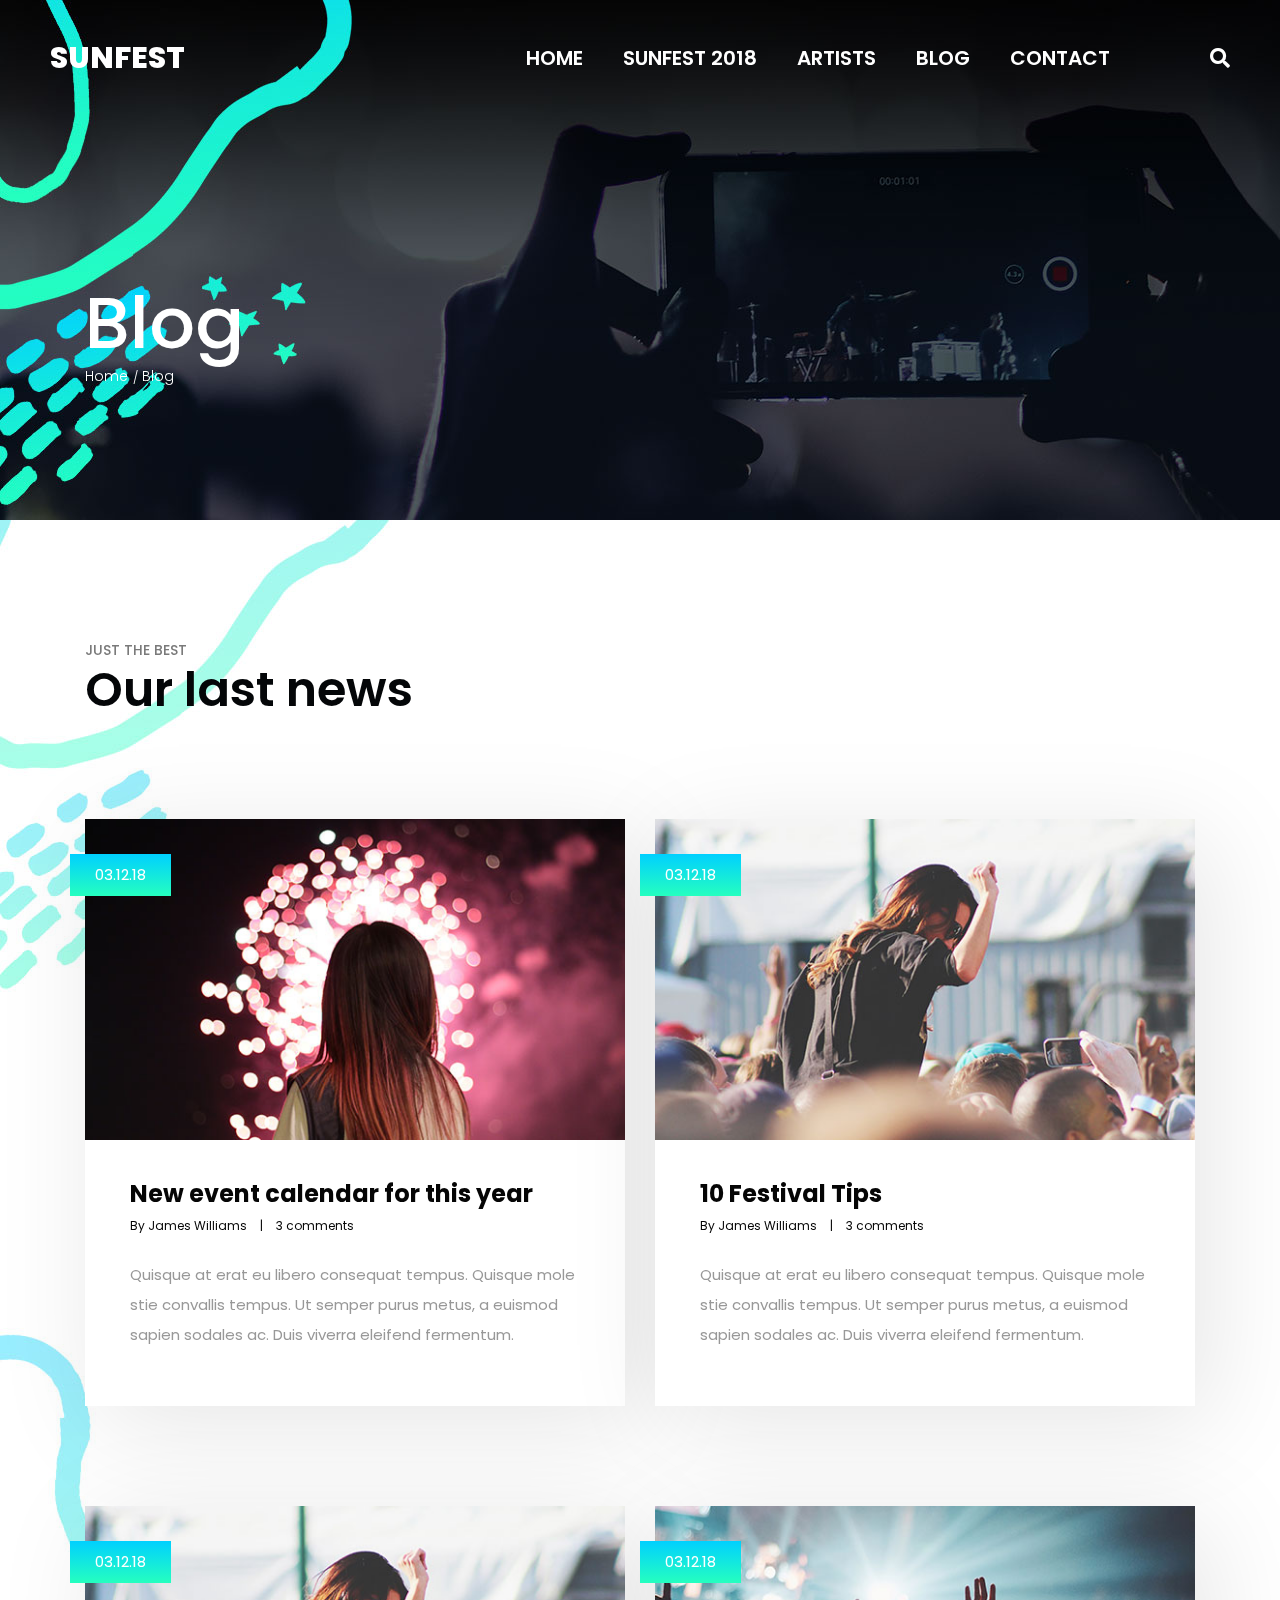
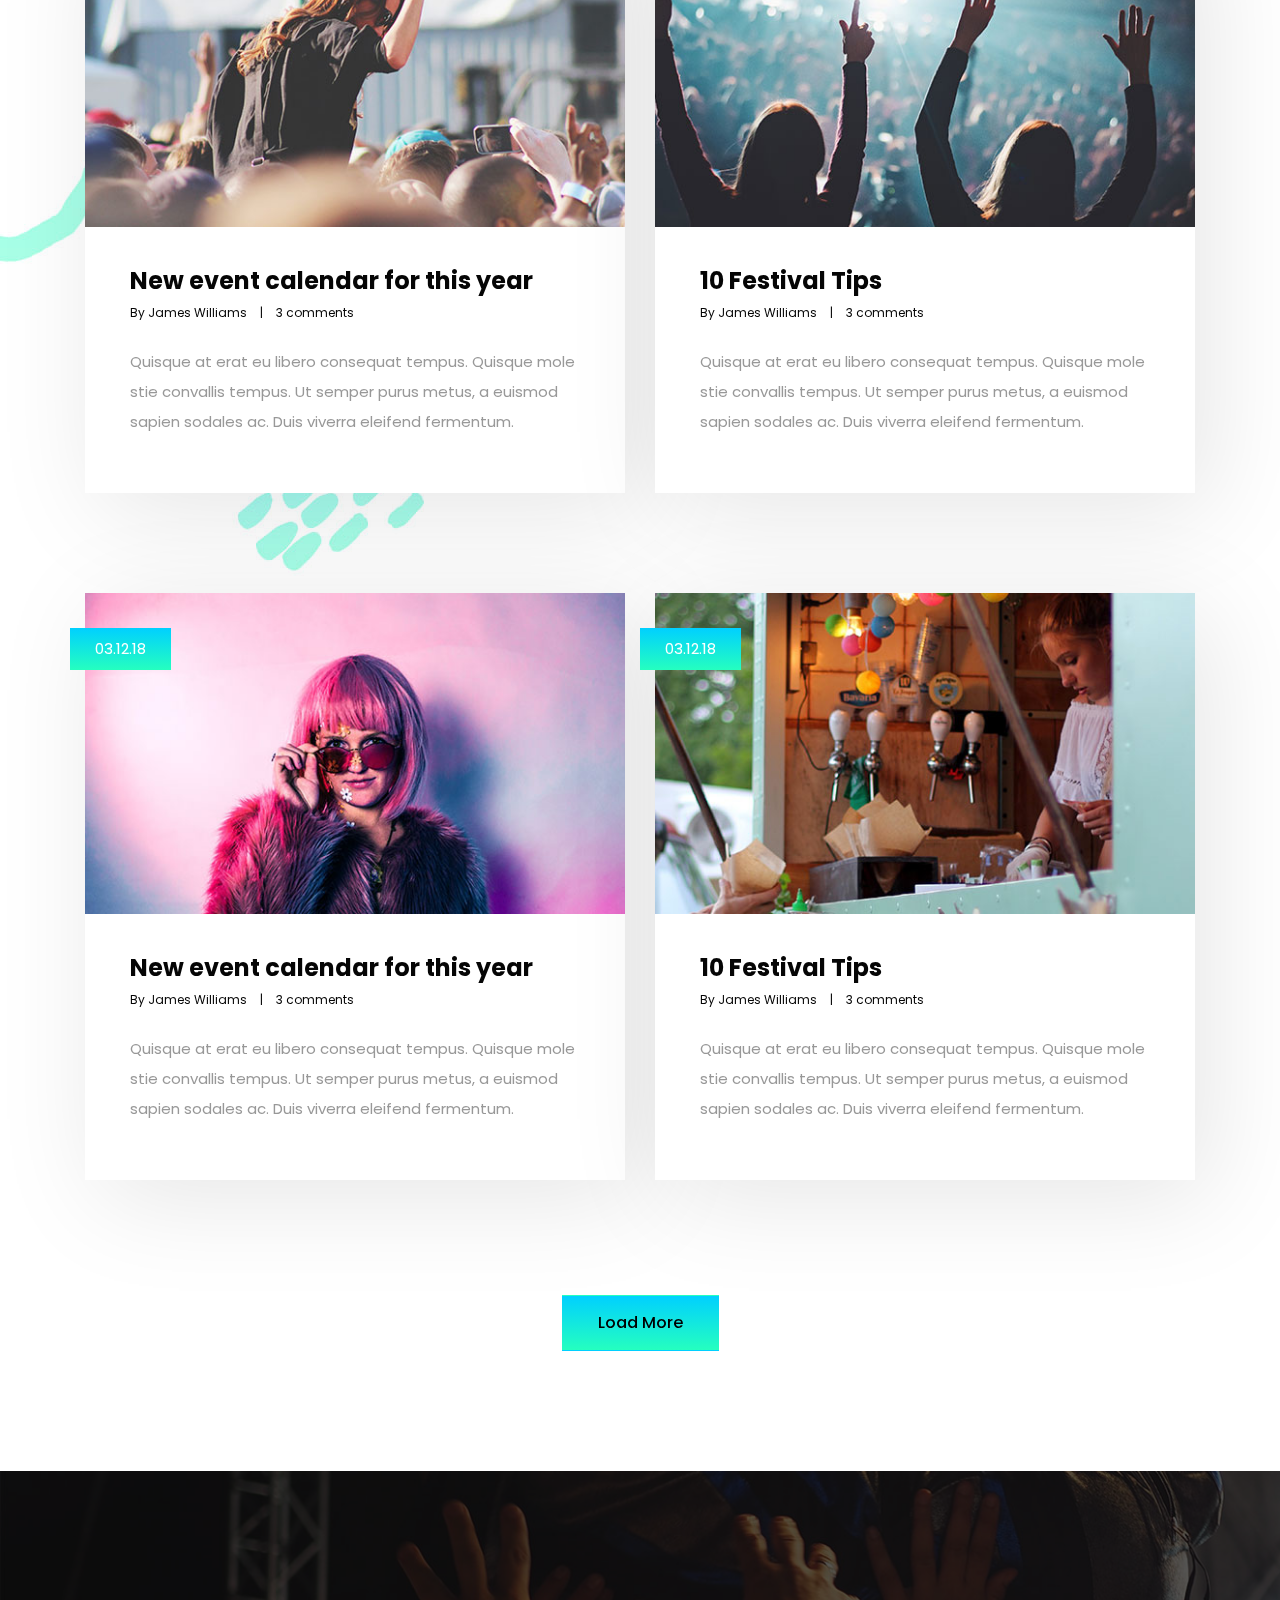
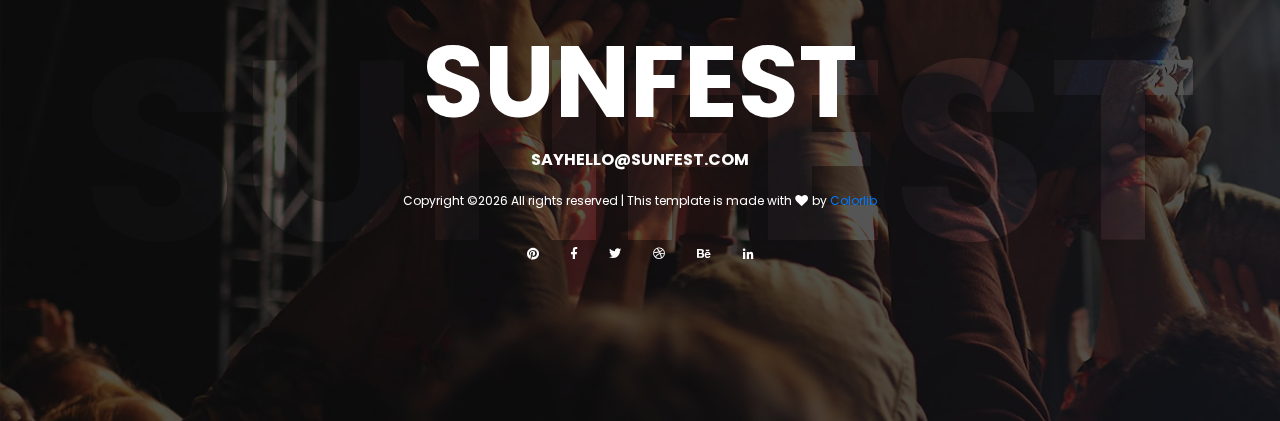
==== blog.html @ b27a8c0f "first" ====
<!DOCTYPE html>
<html lang="en" dir="ltr">
<head>
    <!-- Required meta tags -->
    <meta charset="utf-8">
    <meta name="viewport" content="width=device-width, initial-scale=1, shrink-to-fit=no">

    <title>Hello World!</title>

    <link href="https://fonts.googleapis.com/css?family=Poppins:300,400,500,600,700" rel="stylesheet">
    <!-- Bootstrap CSS -->
    <link rel="stylesheet" href="css/bootstrap.min.css">

    <!-- FontAwesome CSS -->
    <link rel="stylesheet" href="css/fontawesome-all.min.css">

    <!-- Swiper CSS -->
    <link rel="stylesheet" href="css/swiper.min.css">

    <!-- Styles -->
    <link rel="stylesheet" href="style.css">
</head>
<body class="blog-page">
    <header class="site-header">
        <div class="header-bar">
            <div class="container-fluid">
                <div class="row align-items-center">
                    <div class="col-10 col-lg-4">
                        <h1 class="site-branding flex">
                            <a href="#">SUNFEST</a>
                        </h1>
                    </div>

                    <div class="col-2 col-lg-8">
                        <nav class="site-navigation">
                            <div class="hamburger-menu d-lg-none">
                                <span></span>
                                <span></span>
                                <span></span>
                                <span></span>
                            </div><!-- .hamburger-menu -->

                            <ul>
                                <li><a href="#">HOME</a></li>
                                <li><a href="#">SUNFEST 2018</a></li>
                                <li><a href="#">ARTISTS</a></li>
                                <li><a href="#">BLOG</a></li>
                                <li><a href="#">CONTACT</a></li>
                                <li><a href="#"><i class="fas fa-search"></i></a></li>
                            </ul><!-- flex -->
                        </nav><!-- .site-navigation -->
                    </div><!-- .col-12 -->
                </div><!-- .row -->
            </div><!-- container-fluid -->
        </div><!-- header-bar -->
    </header><!-- .site-header -->

    <div class="page-header">
        <div class="container">
            <div class="row">
                <div class="col-12">
                    <div class="entry-header">
                        <h2 class="entry-title">Blog</h2>

                        <ul class="breadcrumbs flex align-items-center">
                            <li><a href="#">Home</a></li>
                            <li>Blog</li>
                        </ul><!-- .breadcrumbs -->
                    </div><!-- entry-header -->
                </div><!-- col-12 -->
            </div><!-- row -->
        </div><!-- container -->
    </div><!-- page-header -->

    <div class="main-content">
        <div class="container">
            <div class="last-news">
                <div class="entry-header">
                    <div class="entry-title">
                        <p>JUST THE BEST</p>
                        <h2>Our last news</h2>
                    </div><!-- entry-title -->
                </div>

                <div class="row blog-list-page">
                    <div class="col-12 col-md-6 single-blog-content">
                        <div class="blog-content">
                            <figure class="featured-image">
                                <a href="#"> <img src="images/blog-image-1.jpg" alt="fesival+celebration"> </a>
                            </figure><!-- featured-image -->

                            <div class="box-link-date">
                                <a href="">03.12.18</a>
                            </div><!-- box-link-date -->

                            <div class="entry-content">
                                <div class="entry-header">
                                    <h2>New event calendar for this year</h2>
                                </div><!-- entry-header -->

                                <div class="entry-meta">
                                    <span class="author-name"><a href="#">By James Williams</a></span>
                                    <span class="space">|</span>
                                    <span class="comments-count"><a href="#">3 comments</a></span>
                                </div><!-- entry-meta -->

                                <div class="entry-description">
                                    <p>Quisque at erat eu libero consequat tempus. Quisque mole stie convallis tempus. Ut semper purus metus, a euismod sapien sodales ac. Duis viverra eleifend fermentum.</p>
                                </div><!-- entry-description -->
                            </div><!-- entry-content -->
                        </div>
                    </div><!-- col-6 -->

                    <div class="col-12 col-md-6 single-blog-content">
                        <div class="blog-content">
                            <figure class="featured-image">
                                <a href="#"> <img src="images/blog-image-2.jpg" alt="fesival+celebration"> </a>
                            </figure><!-- featured-image -->

                            <div class="box-link-date">
                                <a href="">03.12.18</a>
                            </div><!-- box-link-date -->

                            <div class="entry-content">
                                <div class="entry-header">
                                    <h2>10 Festival Tips</h2>
                                </div><!-- entry-header -->

                                <div class="entry-meta">
                                    <span class="author-name"><a href="#">By James Williams</a></span>
                                    <span class="space">|</span>
                                    <span class="comments-count"><a href="#">3 comments</a></span>
                                </div><!-- entry-meta -->

                                <div class="entry-description">
                                    <p>Quisque at erat eu libero consequat tempus. Quisque mole stie convallis tempus. Ut semper purus metus, a euismod sapien sodales ac. Duis viverra eleifend fermentum.</p>
                                </div><!-- entry-description -->
                            </div><!-- entry-content -->
                        </div>
                    </div><!-- col-6 -->

                    <div class="col-12 col-md-6 single-blog-content">
                        <div class="blog-content">
                            <figure class="featured-image">
                                <a href="#"> <img src="images/blog-image-3.jpg" alt="fesival+celebration"> </a>
                            </figure><!-- featured-image -->

                            <div class="box-link-date">
                                <a href="">03.12.18</a>
                            </div><!-- box-link-date -->

                            <div class="entry-content">
                                <div class="entry-header">
                                    <h2>New event calendar for this year</h2>
                                </div><!-- entry-header -->

                                <div class="entry-meta">
                                    <span class="author-name"><a href="#">By James Williams</a></span>
                                    <span class="space">|</span>
                                    <span class="comments-count"><a href="#">3 comments</a></span>
                                </div><!-- entry-meta -->

                                <div class="entry-description">
                                    <p>Quisque at erat eu libero consequat tempus. Quisque mole stie convallis tempus. Ut semper purus metus, a euismod sapien sodales ac. Duis viverra eleifend fermentum.</p>
                                </div><!-- entry-description -->
                            </div><!-- entry-content -->
                        </div>
                    </div><!-- col-6 -->

                    <div class="col-12 col-md-6 single-blog-content">
                        <div class="blog-content">
                            <figure class="featured-image">
                                <a href="#"> <img src="images/blog-image-4.jpg" alt="fesival+celebration"> </a>
                            </figure><!-- featured-image -->

                            <div class="box-link-date">
                                <a href="">03.12.18</a>
                            </div><!-- box-link-date -->

                            <div class="entry-content">
                                <div class="entry-header">
                                    <h2>10 Festival Tips</h2>
                                </div><!-- entry-header -->

                                <div class="entry-meta">
                                    <span class="author-name"><a href="#">By James Williams</a></span>
                                    <span class="space">|</span>
                                    <span class="comments-count"><a href="#">3 comments</a></span>
                                </div><!-- entry-meta -->

                                <div class="entry-description">
                                    <p>Quisque at erat eu libero consequat tempus. Quisque mole stie convallis tempus. Ut semper purus metus, a euismod sapien sodales ac. Duis viverra eleifend fermentum.</p>
                                </div><!-- entry-description -->
                            </div><!-- entry-content -->
                        </div>
                    </div><!-- col-6 -->

                    <div class="col-12 col-md-6 single-blog-content">
                        <div class="blog-content">
                            <figure class="featured-image">
                                <a href="#"> <img src="images/blog-image-5.jpg" alt="fesival+celebration"> </a>
                            </figure><!-- featured-image -->

                            <div class="box-link-date">
                                <a href="">03.12.18</a>
                            </div><!-- box-link-date -->

                            <div class="entry-content">
                                <div class="entry-header">
                                    <h2>New event calendar for this year</h2>
                                </div><!-- entry-header -->

                                <div class="entry-meta">
                                    <span class="author-name"><a href="#">By James Williams</a></span>
                                    <span class="space">|</span>
                                    <span class="comments-count"><a href="#">3 comments</a></span>
                                </div><!-- entry-meta -->

                                <div class="entry-description">
                                    <p>Quisque at erat eu libero consequat tempus. Quisque mole stie convallis tempus. Ut semper purus metus, a euismod sapien sodales ac. Duis viverra eleifend fermentum.</p>
                                </div><!-- entry-description -->
                            </div><!-- entry-content -->
                        </div>
                    </div><!-- col-6 -->

                    <div class="col-12 col-md-6 single-blog-content">
                        <div class="blog-content">
                            <figure class="featured-image">
                                <a href="#"> <img src="images/blog-image-6.jpg" alt="fesival+celebration"> </a>
                            </figure><!-- featured-image -->

                            <div class="box-link-date">
                                <a href="">03.12.18</a>
                            </div><!-- box-link-date -->

                            <div class="entry-content">
                                <div class="entry-header">
                                    <h2>10 Festival Tips</h2>
                                </div><!-- entry-header -->

                                <div class="entry-meta">
                                    <span class="author-name"><a href="#">By James Williams</a></span>
                                    <span class="space">|</span>
                                    <span class="comments-count"><a href="#">3 comments</a></span>
                                </div><!-- entry-meta -->

                                <div class="entry-description">
                                    <p>Quisque at erat eu libero consequat tempus. Quisque mole stie convallis tempus. Ut semper purus metus, a euismod sapien sodales ac. Duis viverra eleifend fermentum.</p>
                                </div><!-- entry-description -->
                            </div><!-- entry-content -->
                        </div>
                    </div><!-- col-6 -->


                    <div class="col-12 col-md-6 single-blog-content">
                        <div class="blog-content">
                            <figure class="featured-image">
                                <a href="#"> <img src="images/blog-image-1.jpg" alt="fesival+celebration"> </a>
                            </figure><!-- featured-image -->

                            <div class="box-link-date">
                                <a href="">03.12.18</a>
                            </div><!-- box-link-date -->

                            <div class="entry-content">
                                <div class="entry-header">
                                    <h2>New event calendar for this year</h2>
                                </div><!-- entry-header -->

                                <div class="entry-meta">
                                    <span class="author-name"><a href="#">By James Williams</a></span>
                                    <span class="space">|</span>
                                    <span class="comments-count"><a href="#">3 comments</a></span>
                                </div><!-- entry-meta -->

                                <div class="entry-description">
                                    <p>Quisque at erat eu libero consequat tempus. Quisque mole stie convallis tempus. Ut semper purus metus, a euismod sapien sodales ac. Duis viverra eleifend fermentum.</p>
                                </div><!-- entry-description -->
                            </div><!-- entry-content -->
                        </div>
                    </div><!-- col-6 -->

                    <div class="col-12 col-md-6 single-blog-content">
                        <div class="blog-content">
                            <figure class="featured-image">
                                <a href="#"> <img src="images/blog-image-2.jpg" alt="fesival+celebration"> </a>
                            </figure><!-- featured-image -->

                            <div class="box-link-date">
                                <a href="">03.12.18</a>
                            </div><!-- box-link-date -->

                            <div class="entry-content">
                                <div class="entry-header">
                                    <h2>10 Festival Tips</h2>
                                </div><!-- entry-header -->

                                <div class="entry-meta">
                                    <span class="author-name"><a href="#">By James Williams</a></span>
                                    <span class="space">|</span>
                                    <span class="comments-count"><a href="#">3 comments</a></span>
                                </div><!-- entry-meta -->

                                <div class="entry-description">
                                    <p>Quisque at erat eu libero consequat tempus. Quisque mole stie convallis tempus. Ut semper purus metus, a euismod sapien sodales ac. Duis viverra eleifend fermentum.</p>
                                </div><!-- entry-description -->
                            </div><!-- entry-content -->
                        </div>
                    </div><!-- col-6 -->

                    <div class="col-12 col-md-6 single-blog-content">
                        <div class="blog-content">
                            <figure class="featured-image">
                                <a href="#"> <img src="images/blog-image-3.jpg" alt="fesival+celebration"> </a>
                            </figure><!-- featured-image -->

                            <div class="box-link-date">
                                <a href="">03.12.18</a>
                            </div><!-- box-link-date -->

                            <div class="entry-content">
                                <div class="entry-header">
                                    <h2>New event calendar for this year</h2>
                                </div><!-- entry-header -->

                                <div class="entry-meta">
                                    <span class="author-name"><a href="#">By James Williams</a></span>
                                    <span class="space">|</span>
                                    <span class="comments-count"><a href="#">3 comments</a></span>
                                </div><!-- entry-meta -->

                                <div class="entry-description">
                                    <p>Quisque at erat eu libero consequat tempus. Quisque mole stie convallis tempus. Ut semper purus metus, a euismod sapien sodales ac. Duis viverra eleifend fermentum.</p>
                                </div><!-- entry-description -->
                            </div><!-- entry-content -->
                        </div>
                    </div><!-- col-6 -->

                    <div class="col-12 col-md-6 single-blog-content">
                        <div class="blog-content">
                            <figure class="featured-image">
                                <a href="#"> <img src="images/blog-image-4.jpg" alt="fesival+celebration"> </a>
                            </figure><!-- featured-image -->

                            <div class="box-link-date">
                                <a href="">03.12.18</a>
                            </div><!-- box-link-date -->

                            <div class="entry-content">
                                <div class="entry-header">
                                    <h2>10 Festival Tips</h2>
                                </div><!-- entry-header -->

                                <div class="entry-meta">
                                    <span class="author-name"><a href="#">By James Williams</a></span>
                                    <span class="space">|</span>
                                    <span class="comments-count"><a href="#">3 comments</a></span>
                                </div><!-- entry-meta -->

                                <div class="entry-description">
                                    <p>Quisque at erat eu libero consequat tempus. Quisque mole stie convallis tempus. Ut semper purus metus, a euismod sapien sodales ac. Duis viverra eleifend fermentum.</p>
                                </div><!-- entry-description -->
                            </div><!-- entry-content -->
                        </div>
                    </div><!-- col-6 -->

                    <div class="col-12 col-md-6 single-blog-content">
                        <div class="blog-content">
                            <figure class="featured-image">
                                <a href="#"> <img src="images/blog-image-5.jpg" alt="fesival+celebration"> </a>
                            </figure><!-- featured-image -->

                            <div class="box-link-date">
                                <a href="">03.12.18</a>
                            </div><!-- box-link-date -->

                            <div class="entry-content">
                                <div class="entry-header">
                                    <h2>New event calendar for this year</h2>
                                </div><!-- entry-header -->

                                <div class="entry-meta">
                                    <span class="author-name"><a href="#">By James Williams</a></span>
                                    <span class="space">|</span>
                                    <span class="comments-count"><a href="#">3 comments</a></span>
                                </div><!-- entry-meta -->

                                <div class="entry-description">
                                    <p>Quisque at erat eu libero consequat tempus. Quisque mole stie convallis tempus. Ut semper purus metus, a euismod sapien sodales ac. Duis viverra eleifend fermentum.</p>
                                </div><!-- entry-description -->
                            </div><!-- entry-content -->
                        </div>
                    </div><!-- col-6 -->

                    <div class="col-12 col-md-6 single-blog-content">
                        <div class="blog-content">
                            <figure class="featured-image">
                                <a href="#"> <img src="images/blog-image-6.jpg" alt="fesival+celebration"> </a>
                            </figure><!-- featured-image -->

                            <div class="box-link-date">
                                <a href="">03.12.18</a>
                            </div><!-- box-link-date -->

                            <div class="entry-content">
                                <div class="entry-header">
                                    <h2>10 Festival Tips</h2>
                                </div><!-- entry-header -->

                                <div class="entry-meta">
                                    <span class="author-name"><a href="#">By James Williams</a></span>
                                    <span class="space">|</span>
                                    <span class="comments-count"><a href="#">3 comments</a></span>
                                </div><!-- entry-meta -->

                                <div class="entry-description">
                                    <p>Quisque at erat eu libero consequat tempus. Quisque mole stie convallis tempus. Ut semper purus metus, a euismod sapien sodales ac. Duis viverra eleifend fermentum.</p>
                                </div><!-- entry-description -->
                            </div><!-- entry-content -->
                        </div>
                    </div><!-- col-6 -->


                    <div class="col-12 col-md-6 single-blog-content">
                        <div class="blog-content">
                            <figure class="featured-image">
                                <a href="#"> <img src="images/blog-image-1.jpg" alt="fesival+celebration"> </a>
                            </figure><!-- featured-image -->

                            <div class="box-link-date">
                                <a href="">03.12.18</a>
                            </div><!-- box-link-date -->

                            <div class="entry-content">
                                <div class="entry-header">
                                    <h2>New event calendar for this year</h2>
                                </div><!-- entry-header -->

                                <div class="entry-meta">
                                    <span class="author-name"><a href="#">By James Williams</a></span>
                                    <span class="space">|</span>
                                    <span class="comments-count"><a href="#">3 comments</a></span>
                                </div><!-- entry-meta -->

                                <div class="entry-description">
                                    <p>Quisque at erat eu libero consequat tempus. Quisque mole stie convallis tempus. Ut semper purus metus, a euismod sapien sodales ac. Duis viverra eleifend fermentum.</p>
                                </div><!-- entry-description -->
                            </div><!-- entry-content -->
                        </div>
                    </div><!-- col-6 -->

                    <div class="col-12 col-md-6 single-blog-content">
                        <div class="blog-content">
                            <figure class="featured-image">
                                <a href="#"> <img src="images/blog-image-2.jpg" alt="fesival+celebration"> </a>
                            </figure><!-- featured-image -->

                            <div class="box-link-date">
                                <a href="">03.12.18</a>
                            </div><!-- box-link-date -->

                            <div class="entry-content">
                                <div class="entry-header">
                                    <h2>10 Festival Tips</h2>
                                </div><!-- entry-header -->

                                <div class="entry-meta">
                                    <span class="author-name"><a href="#">By James Williams</a></span>
                                    <span class="space">|</span>
                                    <span class="comments-count"><a href="#">3 comments</a></span>
                                </div><!-- entry-meta -->

                                <div class="entry-description">
                                    <p>Quisque at erat eu libero consequat tempus. Quisque mole stie convallis tempus. Ut semper purus metus, a euismod sapien sodales ac. Duis viverra eleifend fermentum.</p>
                                </div><!-- entry-description -->
                            </div><!-- entry-content -->
                        </div>
                    </div><!-- col-6 -->

                    <div class="col-12 col-md-6 single-blog-content">
                        <div class="blog-content">
                            <figure class="featured-image">
                                <a href="#"> <img src="images/blog-image-3.jpg" alt="fesival+celebration"> </a>
                            </figure><!-- featured-image -->

                            <div class="box-link-date">
                                <a href="">03.12.18</a>
                            </div><!-- box-link-date -->

                            <div class="entry-content">
                                <div class="entry-header">
                                    <h2>New event calendar for this year</h2>
                                </div><!-- entry-header -->

                                <div class="entry-meta">
                                    <span class="author-name"><a href="#">By James Williams</a></span>
                                    <span class="space">|</span>
                                    <span class="comments-count"><a href="#">3 comments</a></span>
                                </div><!-- entry-meta -->

                                <div class="entry-description">
                                    <p>Quisque at erat eu libero consequat tempus. Quisque mole stie convallis tempus. Ut semper purus metus, a euismod sapien sodales ac. Duis viverra eleifend fermentum.</p>
                                </div><!-- entry-description -->
                            </div><!-- entry-content -->
                        </div>
                    </div><!-- col-6 -->

                    <div class="col-12 col-md-6 single-blog-content">
                        <div class="blog-content">
                            <figure class="featured-image">
                                <a href="#"> <img src="images/blog-image-4.jpg" alt="fesival+celebration"> </a>
                            </figure><!-- featured-image -->

                            <div class="box-link-date">
                                <a href="">03.12.18</a>
                            </div><!-- box-link-date -->

                            <div class="entry-content">
                                <div class="entry-header">
                                    <h2>10 Festival Tips</h2>
                                </div><!-- entry-header -->

                                <div class="entry-meta">
                                    <span class="author-name"><a href="#">By James Williams</a></span>
                                    <span class="space">|</span>
                                    <span class="comments-count"><a href="#">3 comments</a></span>
                                </div><!-- entry-meta -->

                                <div class="entry-description">
                                    <p>Quisque at erat eu libero consequat tempus. Quisque mole stie convallis tempus. Ut semper purus metus, a euismod sapien sodales ac. Duis viverra eleifend fermentum.</p>
                                </div><!-- entry-description -->
                            </div><!-- entry-content -->
                        </div>
                    </div><!-- col-6 -->

                    <div class="col-12 col-md-6 single-blog-content">
                        <div class="blog-content">
                            <figure class="featured-image">
                                <a href="#"> <img src="images/blog-image-5.jpg" alt="fesival+celebration"> </a>
                            </figure><!-- featured-image -->

                            <div class="box-link-date">
                                <a href="">03.12.18</a>
                            </div><!-- box-link-date -->

                            <div class="entry-content">
                                <div class="entry-header">
                                    <h2>New event calendar for this year</h2>
                                </div><!-- entry-header -->

                                <div class="entry-meta">
                                    <span class="author-name"><a href="#">By James Williams</a></span>
                                    <span class="space">|</span>
                                    <span class="comments-count"><a href="#">3 comments</a></span>
                                </div><!-- entry-meta -->

                                <div class="entry-description">
                                    <p>Quisque at erat eu libero consequat tempus. Quisque mole stie convallis tempus. Ut semper purus metus, a euismod sapien sodales ac. Duis viverra eleifend fermentum.</p>
                                </div><!-- entry-description -->
                            </div><!-- entry-content -->
                        </div>
                    </div><!-- col-6 -->

                    <div class="col-12 col-md-6 single-blog-content">
                        <div class="blog-content">
                            <figure class="featured-image">
                                <a href="#"> <img src="images/blog-image-6.jpg" alt="fesival+celebration"> </a>
                            </figure><!-- featured-image -->

                            <div class="box-link-date">
                                <a href="">03.12.18</a>
                            </div><!-- box-link-date -->

                            <div class="entry-content">
                                <div class="entry-header">
                                    <h2>10 Festival Tips</h2>
                                </div><!-- entry-header -->

                                <div class="entry-meta">
                                    <span class="author-name"><a href="#">By James Williams</a></span>
                                    <span class="space">|</span>
                                    <span class="comments-count"><a href="#">3 comments</a></span>
                                </div><!-- entry-meta -->

                                <div class="entry-description">
                                    <p>Quisque at erat eu libero consequat tempus. Quisque mole stie convallis tempus. Ut semper purus metus, a euismod sapien sodales ac. Duis viverra eleifend fermentum.</p>
                                </div><!-- entry-description -->
                            </div><!-- entry-content -->
                        </div>
                    </div><!-- col-6 -->

                    <div class="col-12 load-more flex justify-content-center">
                        <input type="submit" name="" value="Load More" class="btn">
                    </div>
                </div><!-- blog-list-page -->
            </div><!-- last-news -->
        </div><!-- container -->
    </div><!-- main-content -->

    <footer class="site-footer">
        <div class="footer-cover-title flex justify-content-center align-items-center">
            <h2>SUNFEST</h2>
        </div><!-- .site-footer -->

        <div class="footer-content-wrapper">
            <div class="container">
                <div class="row">
                    <div class="col-12">
                        <div class="entry-title">
                            <a href="#">SUNFEST</a>
                        </div><!-- entry-title -->

                        <div class="entry-mail">
                            <a href="#">SAYHELLO@SUNFEST.COM</a>
                        </div><!-- .entry-mail -->

                        <div class="copyright-info">
                            <!-- Link back to Colorlib can't be removed. Template is licensed under CC BY 3.0. -->
Copyright &copy;<script>document.write(new Date().getFullYear());</script> All rights reserved | This template is made with <i class="fa fa-heart" aria-hidden="true"></i> by <a href="https://colorlib.com" target="_blank">Colorlib</a>
<!-- Link back to Colorlib can't be removed. Template is licensed under CC BY 3.0. -->
                        </div><!-- copyright-info -->

                        <div class="footer-social">
                            <ul class="flex justify-content-center align-items-center">
                                <li><a href="#"><i class="fab fa-pinterest"></i></a></li>
                                <li><a href="#"><i class="fab fa-facebook-f"></i></a></li>
                                <li><a href="#"><i class="fab fa-twitter"></i></a></li>
                                <li><a href="#"><i class="fab fa-dribbble"></i></a></li>
                                <li><a href="#"><i class="fab fa-behance"></i></a></li>
                                <li><a href="#"><i class="fab fa-linkedin-in"></i></a></li>
                            </ul>
                        </div><!-- footer-social -->
                    </div><!-- col -->
                </div><!-- row -->
            </div><!-- container -->
        </div><!-- footer-content-wrapper -->
    </footer><!-- site-footer -->

    <script type='text/javascript' src='js/jquery.js'></script>
    <script type='text/javascript' src='js/masonry.pkgd.min.js'></script>
    <script type='text/javascript' src='js/jquery.collapsible.min.js'></script>
    <script type='text/javascript' src='js/swiper.min.js'></script>
    <script type='text/javascript' src='js/jquery.countdown.min.js'></script>
    <script type='text/javascript' src='js/circle-progress.min.js'></script>
    <script type='text/javascript' src='js/jquery.countTo.min.js'></script>
    <script type='text/javascript' src='js/custom.js'></script>
</body>
</html>
---- style.css ----
/*------------------------------------------------------------
# Global classes
------------------------------------------------------------*/
.flex {
    display: flex;
}

body {
    font-family: 'Poppins', sans-serif;
    font-size: 15px;
    font-weight: normal;
    color: hsl(0, 0%, 90%);
}

@font-face {
    font-family: "mountains";
    src: url(fonts/beyond_the_mountains.ttf);
    src: url(fonts/beyond_the_mountains.otf);
    font-weight: 400;
}

.d-col-n {
    position: relative;
    width: 100%;
    min-height: 1px;
    padding-right: 15px;
    padding-left: 15px;
    -webkit-box-flex: 0;
    -ms-flex: 0 0 20%;
    flex: 0 0 20%;
    max-width: 20%;
}

/*------------------------------------------------------------
# site-header
------------------------------------------------------------*/
.home-page {
    background: url(images/middle-cover.jpg) no-repeat;
}

.site-header {
    position: relative;
    width: 100%;
}

.site-header figure {
    margin: 0;
    padding: 0;
}

.site-header figure img {
    max-width: 100%;
}

/*------------------------------------------------------------
## header-bar
------------------------------------------------------------*/
.site-header .header-bar {
    position: absolute;
    top: 0;
    left: 0;
    z-index: 99;
    width: 100%;
    padding: 40px 0;
}

.header-bar .site-branding {
    margin-bottom: 0;
    font-size: 30px;
    font-weight: 800;
}

.header-bar .site-branding a {
    color: hsl(0, 0%, 100%);
    text-decoration: none;
}

/*------------------------------------------------------------
### site-navigation
------------------------------------------------------------*/
/*
  Hamburger Menu
----------------------------------------*/
.hamburger-menu {
    position: relative;
    width: 100%;
    max-width: 24px;
    height: 22px;
    margin-left: auto;
    transition: .5s ease-in-out;
    cursor: pointer;
}

.hamburger-menu span {
    display: block;
    position: absolute;
    height: 2px;
    width: 100%;
    background: #fff;
    border-radius: 10px;
    opacity: 1;
    left: 0;
    transition: .25s ease-in-out;
}

.hamburger-menu span:nth-child(1) {
    top: 2px;
}

.hamburger-menu span:nth-child(2),
.hamburger-menu span:nth-child(3) {
    top: 10px;
}

.hamburger-menu span:nth-child(4) {
    top: 18px;
}

.hamburger-menu.open span:nth-child(1) {
    top: 18px;
    width: 0;
    left: 50%;
}

.hamburger-menu.open span:nth-child(2) {
    transform: rotate(45deg);
}

.hamburger-menu.open span:nth-child(3) {
    transform: rotate(-45deg);
}

.hamburger-menu.open span:nth-child(4) {
    top: 18px;
    width: 0;
    left: 50%;
}

.site-navigation {
    position: absolute;
    top: -11px;
    right: 15px;
    z-index: 9999;
    width: 100%;
    height: 22px;
    overflow: hidden;
    list-style: none;
    transition: all .35s;
    color: hsl(0, 0%, 100%);
}

.site-navigation.show {
    height: auto;
}

.site-navigation ul {
    position: fixed;
    top: 0;
    left: -320px;
    z-index: 9999;
    width: 320px;
    height: 100vh;
    overflow-x: scroll;
    padding: 30px;
    margin: 0;
    background: #050505;
    transition: all 0.35s;
}

.site-navigation.show ul {
    left: 0;
}

.site-navigation ul li {
    display: block;
    padding: 15px 0;
}

.site-navigation ul li a {
    display: block;
    color: #fff;
    transition: all 0.35s;
    text-decoration: none;
    font-size: 20px;
    padding-left: 40px;
    font-weight: 600;
}

.site-navigation ul li a:hover{
    color: #00d0ff;
}

@media screen and (min-width: 992px) {
    .header-bar .site-branding {
        margin-left: 35px;
    }

    .site-navigation {
        position: relative;
        top: auto;
        right: auto;
        height: auto;
        padding-right: 35px;
        background: transparent;
    }

    .site-navigation ul {
        display: flex;
        flex-wrap: wrap;
        justify-content: flex-end;
        align-items: center;
        position: relative;
        top: auto;
        left: auto;
        width: 100%;
        height: auto;
        padding: 0;
        overflow: auto;
        background: transparent;
    }

    .site-navigation ul li {
        padding: 0;
    }

    .site-navigation ul li:nth-last-of-type(1) {
        padding-left: 60px;
    }

    .site-navigation ul li a {
        color: #fff;
    }
}

/*------------------------------------------------------------
# hero
-----------------------------------------------------------*/
.hero-content {
    padding: 120px 0;
    background: url("images/cover.jpg") no-repeat;
    background-size: cover;
}

.hero-content .entry-header {
    position: relative;
    text-align: center;
}

.hero-content .entry-header h2 {
    padding: 30px;
    margin: 0;
    font-family: mountains;
    font-size:80px;
    background: -webkit-linear-gradient(#00d0ff, #25ffbf);
    -webkit-background-clip: text;
    -webkit-text-fill-color: transparent;
}

.hero-content .entry-header .entry-meta-date {
    position: absolute;
    width: 100%;
    top: 20px;
    font-family: 'Poppins', sans-serif;
    font-size: 24px;
    font-weight: 500;
    color: hsl(0, 0%, 90%);
    text-align: center;
}

@media screen and (min-width: 992px) {
    .hero-content .entry-header h2 {
        font-size: 70px;
    }

    .hero-content .entry-header .entry-meta-date {
        top: 50px;
    }
}
@media only screen and (max-width: 768px) {
    h1 {
        font-size: 18px;
    }

    h3 {
        font-size: 50px;
    }

    h2 {
        font-size: 20px;
        text-align: center;
    }

    .countdown {
        flex-direction: column;
        align-items: center;
    }

    .countdown-holder {
        margin: 10px 0;
    }

    .countdown-holder div,
    .countdown-holder label {
        font-size: 20px;
    }
}


.serviceBox {
    font-family: 'Poppins', sans-serif;
    padding: 25px;
    margin: 5px 0 30px 0; /* Increase bottom margin for better separation */
    border-radius: 10px;
    box-shadow: 0 0 15px -5px rgba(0, 0, 0, 0.3);
    transition: all 0.3s ease 0s;
    background-color: white;
    height: auto; /* Change height to auto to allow flexible height */
    margin-top: 20px;
}
.serviceBox > * {
    margin: 0 auto;
}


.serviceBox:hover{ background: #FB374D; }
.serviceBox .service-icon{
    color:  #172E5A;
    font-size: 55px;
    margin: 0 0 20px;
    transition: all 0.3s ease 0s;
    text-align: center;
}
.serviceBox .title{
    color: #444;
    font-size: 20px;
    font-weight: 800;
    letter-spacing: 0.5px;
    line-height: 27px;
    text-transform: capitalize;
    margin: 0 0 10px;
    transition: all 0.3s ease 0s;
    text-align: center;
}
.serviceBox .description{
    color: black;
    font-size: 18px;
    line-height: 27px;
    margin: 0 0 15px;
    transition: all 0.3s ease 0s;
    font-weight: 500;
    text-align: center;
}
.serviceBox .read-more{
    color: #172E5A;
    font-size: 15px;
    transition: all 0.3s ease 0s;
    margin-left: 60px;
    font-weight: 700;
}
.serviceBox .read-more:hover{ color: #050505; }
.serviceBox.cyan .service-icon,
.serviceBox.cyan .read-more{
    color: -webkit-linear-gradient(#00d0ff, #25ffbf);
}
.serviceBox.cyan:hover{ background: #36ADB3; }
.serviceBox.blue .service-icon,
.serviceBox.blue .read-more{
    color: #172E5A;
}
.serviceBox.blue:hover{ background: #172E5A; }
.serviceBox.orange .service-icon,
.serviceBox.orange .read-more{
    color: #F05D0D;
}
.serviceBox.orange:hover{ background: #F05D0D; }
.serviceBox:hover .service-icon,
.serviceBox:hover .title,
.serviceBox:hover .read-more{
    color: #fff;
}
.serviceBox:hover .description{ color: rgba(255,255,255,0.8); }
@media only screen and (max-width: 990px) {
    .serviceBox {
        margin: 0 0 20px 0;
    }
}




/*------------------------------------------------------------
## countdown
------------------------------------------------------------*/
.countdown {
    margin-top: 40px;
}

.countdown-holder {
    min-width: 150px;
    margin-bottom: 30px;
}

.countdown-holder .dday,
.countdown-holder .dhour,
.countdown-holder .dmin,
.countdown-holder .dsec {
    display: block;
    font-size: 80px; /* Adjust font size for smaller screens */
    font-weight: 600;
    line-height: 1;
    color: hsl(0, 0%, 100%);
}

.countdown-holder label {
    display: block;
    font-size: 14px; /* Adjust font size for smaller screens */
    font-weight: 600;
    color: hsl(0, 0%, 100%);
}

/* Styles for hero-content entry-footer */
.hero-content .entry-footer {
    margin-top: 25px;
    text-align: center;
}

.hero-content .entry-footer .btn {
    background: hsl(0, 0%, 100%);
    padding: 16px 40px;
    border-radius: 0;
    margin-right: 20px;
    color: hsl(0, 0%, 17%);
    font-weight: 600;
}

/* Responsive adjustments for entry-footer on screens with a maximum width of 990px */
@media only screen and (max-width: 990px) {
    .hero-content .entry-footer .btn {
        margin-right: 0; /* Remove right margin on smaller screens */
    }
}


/*------------------------------------------------------------
## hero-content entry-footer
------------------------------------------------------------*/


.hero-content .entry-footer a:hover, .hero-content .entry-footer .current {
    background: -webkit-linear-gradient(#00d0ff, #25ffbf);
    color: hsl(0, 0%, 0%);
}
 .entry-btn .btn {
    background: hsl(0, 0%, 100%);
    padding: 16px 40px;
    border-radius: 2;
    margin-right: 20px;
    color: hsl(0, 0%, 17%);
    font-weight: 600;
    border: #00a9b3 solid 2px;
}

.entry-btn a:hover,.entry-btn .current {
    background: -webkit-linear-gradient(#00d0ff, #25ffbf);
    color: hsl(0, 0%, 0%);
}
/* Styles for hero-content */
.hero-content {
    padding: 80px 0; /* Adjusted padding for smaller screens */
    background: url("images/cover.jpg") no-repeat;
    background-size: cover;
}

.hero-content .entry-header h2 {
    font-size: 60px; /* Adjusted font size for smaller screens */
    padding: 20px; /* Adjusted padding for smaller screens */
}

.hero-content .entry-header .entry-meta-date {
    top: 20px;
    font-size: 18px; /* Adjusted font size for smaller screens */
}

@media screen and (min-width: 992px) {
    .hero-content .entry-header h2 {
        font-size: 70px;
    }

    .hero-content .entry-header .entry-meta-date {
        top: 50px;
    }
}

/* Responsive adjustments for countdown on screens with a maximum width of 768px */
@media only screen and (max-width: 768px) {
    .countdown-holder div,
    .countdown-holder label {
        font-size: 18px; /* Adjusted font size for smaller screens */
    }
}

/* Styles for entry-footer */
.hero-content .entry-footer {
    margin-top: 20px; /* Adjusted margin for smaller screens */
    text-align: center;
}

.hero-content .entry-footer .btn {
    padding: 14px 30px; /* Adjusted padding for smaller screens */
    margin-right: 0; /* Removed right margin on smaller screens */
}

/* Responsive adjustments for entry-footer on screens with a maximum width of 990px */
@media only screen and (max-width: 990px) {
    .hero-content .entry-footer .btn {
        margin-right: 0; /* Remove right margin on smaller screens */
    }
}

/*------------------------------------------------------------
# The Lineup Artists - Headliners
------------------------------------------------------------*/
.content-section {
    min-height: 4640px;
    width: 100%;
    padding-bottom: 120px;
    background: url("images/middle-cover.jpg") no-repeat;
    background-size: 100% auto;
}

.content-section .middle-cover {
    margin: 0;
    padding: 0;
    position: relative;
}

.content-section .middle-cover img {
    max-width: 100%;
}

/*------------------------------------------------------------
## lineup-artists-headline
------------------------------------------------------------*/
.lineup-artists-headline {
    margin-top: 55px;
}

.lineup-artists-headline .entry-title p {
    margin: 0;
    padding: 0;
    font-size: 14px;
    font-weight: 600;
    color: hsl(0, 0%, 48%);
}

.lineup-artists-headline .entry-title h2 {
    width: 100%;
    font-size: 48px;
    font-weight: 600;
    color: hsl(0, 0%, 0%);
}

/*------------------------------------------------------------
## lineup-artists
------------------------------------------------------------*/
.lineup-artists {
    padding-top: 20px;
}

.lineup-artists .featured-image {
    margin: 0;
    padding: 0;
}

.lineup-artists .featured-image {
    width: 100%;
}

.lineup-artists .featured-image img {
    width: 100%;
    max-width: 100%;
}
.popup-container {
    display: none;
    position: fixed;
    top: 50%;
    left: 50%;
    transform: translate(-50%, -50%);
    padding: 20px;
    background-color: #fff;
    border: 1px solid #ccc;
    box-shadow: 0 0 10px rgba(0, 0, 0, 0.1);
    z-index: 1000;
}
.popup-container h2{
    font-size: 30px;
    text-align: center;
    font-weight: 700;
    color: #172E5A;
}
.popup-container li{
    font-size: 20px;
    text-align: left;
    font-weight: 500;
    color: black;
    line-height: 30px;
}

/* Styles for the overlay background */
.overlay {
    display: none;
    position: fixed;
    top: 0;
    left: 0;
    width: 100%;
    height: 100%;
    background: rgba(0, 0, 0, 0.5);
    z-index: 999;
}
 .btns {
    background: hsl(0, 0%, 100%);
    padding: 16px 40px;
    border-radius: 2;
    color: hsl(0, 0%, 17%);
    font-weight: 600;
    border: #00a9b3 solid 2px;
    margin-left: 40%;
}

.btns:hover {
    background: -webkit-linear-gradient(#00d0ff, #25ffbf);
    color: hsl(0, 0%, 0%);
}
/*------------------------------------------------------------
### lineup-artists-wrap
------------------------------------------------------------*/
.lineup-artists .lineup-artists-wrap {
    margin-top: 80px;
}

.lineup-artists .lineup-artists-wrap .lineup-artists-description {
    position: relative;
    width: 100%;
}

.lineup-artists .lineup-artists-wrap .lineup-artists-description-container {
    position: relative;
    padding: 30px;
    background: hsl(0, 0%, 100%);
    box-shadow: 50px 40px 115px rgba(0, 0, 0, 0.1);
   margin-top: -10%;
}

.lineup-artists-description .entry-title {
    font-size: 30px;
    font-weight: 600;
    color: hsl(0, 0%, 9%);
}

.lineup-artists-description .entry-content {
    margin-top: 20px;
    font-size: 18px;
    color:black;
    line-height: 2;
}

.lineup-artists-wrap .box-link {
    position: absolute;
    margin: 0;
    padding: 0;
    top: -24px;
    right: 50px;
    z-index: 999;
}

@media screen and (min-width: 768px) {
    .lineup-artists .lineup-artists-wrap {
        margin-top: 30px;
    }

    .lineup-artists .featured-image {
        max-width: 360px;
    }

    .lineup-artists .lineup-artists-wrap .lineup-artists-description {
        width: calc(100% - 360px);
    }

    .lineup-artists .lineup-artists-wrap .lineup-artists-description-container {
        position: absolute;
        z-index: 99;
        top: 100px;
        left: -75px;
        width: calc(100% + 75px);
    }

    .lineup-artists .lineup-artists-wrap:nth-of-type(even) .lineup-artists-description-container {
        right: -75px;
        left: auto;
    }

    .lineup-artists .lineup-artists-wrap:nth-of-type(even) .box-link {
        right: auto;
        left: 50px;
    }
}

@media screen and (min-width: 992px) {
    .lineup-artists .lineup-artists-wrap .lineup-artists-description-container {
        padding: 50px;
    }
}


@media screen and (min-width: 1200px) {
    .lineup-artists .lineup-artists-wrap .lineup-artists-description-container {
        max-width: 660px;
    }

    .lineup-artists .lineup-artists-wrap:nth-last-of-type(1) {
        margin-left: 80px;
    }
}

/*------------------------------------------------------------
# the-complete-lineup
------------------------------------------------------------*/
.the-complete-lineup {
    margin-top: 115px;
}

.the-complete-lineup .entry-title p {
    margin: 0;
    padding: 0;
    font-size: 14px;
    font-weight: 600;
    color: hsl(0, 0%, 48%);
}

.the-complete-lineup .entry-title h2 {
    width: 100%;
    margin: 0;
    font-size: 48px;
    font-weight: 600;
    color: hsl(0, 0%, 0%);
}

/*------------------------------------------------------------
## the-complete-lineup-artists
------------------------------------------------------------*/
.the-complete-lineup-artists {
    position: relative;
    margin-top: 110px;
    height: auto;
}

.the-complete-lineup-artists .artist-single {
    margin-bottom: 0px;
}

.the-complete-lineup-artists .artist-single:nth-of-type(even) {
    margin-top: 120px;
}

.the-complete-lineup-artists .artist-single figure {
    margin: 0;
    padding: 0;
    width: 100%;
}

.the-complete-lineup-artists .artist-single .box-link {
    position: absolute;
    top: 15px;
    left: 232px;
    cursor: pointer;
}

.the-complete-lineup-artists .artist-single .featured-image img {
    max-width: 100%;
    height: auto;
    width: 255px;
}

.the-complete-lineup-artists .artist-single .featured-image a {
    display: block;
}

.the-complete-lineup-artists .artist-single h2 {
    margin-top: 38px;
    font-size: 24px;
    font-weight: 600;
    color: hsl(0, 0%, 2%);
    text-align: center;
}

@media screen and (min-width: 768px) {
    .the-complete-lineup-artists .artist-single:nth-child(6) {
        margin-top: 0;
    }
}


@media screen and (min-width: 1200px) {
    .the-complete-lineup-artists .artist-single:nth-child(1) {
        margin-top: 2px;
    }

    .the-complete-lineup-artists .artist-single:nth-child(2) {
        margin-top: 90px;
    }

    .the-complete-lineup-artists .artist-single:nth-child(3) {
        margin-top: 48px;
    }

    .the-complete-lineup-artists .artist-single:nth-child(4) {
        margin-top: 0;
    }

    .the-complete-lineup-artists .artist-single:nth-child(5) {
        margin-top: 75px;
    }

    .the-complete-lineup-artists .artist-single:nth-child(6) {
        margin-top: 165px;
    }

    .the-complete-lineup-artists .artist-single:nth-child(7) {
        margin-top: 25px;
    }

    .the-complete-lineup-artists .artist-single:nth-child(8) {
        margin-top: 75px;
    }
}

/*------------------------------------------------------------
# see the-complete-lineup button
------------------------------------------------------------*/
.see-complete-lineup {
    margin-top: 105px
}

.see-complete-lineup .entry-footer .btn {
    padding: 15px 35px;
    border-radius: 0;
    margin-right: 20px;
    background: -webkit-linear-gradient(#00d0ff, #25ffbf);
    font-weight: 500;
}

.see-complete-lineup .entry-footer a {
    font-size: 14px;
    font-weight: 600;
    color: hsl(0, 0%, 100%);
}

/*------------------------------------------------------------
# homepage-next-events
------------------------------------------------------------*/
.homepage-next-events {
    margin-top: 100px;
}

.homepage-next-events .entry-title p {
    margin: 0;
    padding: 0;
    font-size: 14px;
    font-weight: 600;
    color: hsl(0, 0%, 48%);
}

.homepage-next-events .entry-title h2 {
    width: 100%;
    margin: 0;
    font-size: 48px;
    font-weight: 600;
    color: hsl(0, 0%, 0%);
}

/*------------------------------------------------------------
## .next-event-slider
------------------------------------------------------------*/
.next-event-slider-wrap {
    position: relative;
}

.next-event-slider {
    margin-top: 110px;
}

.next-event-slider .featured-image {
    display: block;
    margin: 0;
    position: relative;
}

.next-event-slider .featured-image img {
    display: block;
    width: 100%;
}

.next-event-slider .entry-content {
    position: absolute;
    top: 0;
    left: 0;
    z-index: 99;
    width: 100%;
    height: 100%;
    padding: 30px;
    text-align: center;
    background: rgba(0,0,0,.75);
    text-decoration: none;
    transition: all .5s;
    opacity: 0;
    visibility: hidden;
}

.next-event-slider .featured-image:hover .entry-content {
    opacity: 1;
    visibility: visible;
}

.next-event-slider .entry-content h3 {
    font-size: 24px;
    font-weight: 600;
    color: hsl(0, 0%, 100%);
}

.next-event-slider .entry-content p {
    font-size: 14px;
    color: hsl(0, 0%, 100%);
}

.next-event-slider-wrap .swiper-button-next {
    top: auto;
    bottom: -21px;
    right: auto;
    left: 50%;
    width: 42px;
    height: 42px;
    margin-left: -21px;
    background: transparent;
}

.next-event-slider-wrap .swiper-button-next img {
    width: 100%;
}

@media screen and (min-width: 768px){
    .next-event-slider-wrap .swiper-button-next {
        bottom: -42px;
        width: 84px;
        height: 84px;
        margin-left: -42px;
    }
}

/*------------------------------------------------------------
# home-page-last-news
------------------------------------------------------------*/
.home-page-last-news {
    margin-top: 220px;
}

.home-page-last-news .entry-title p {
    margin: 0;
    padding: 0;
    font-size: 14px;
    font-weight: 600;
    color: hsl(0, 0%, 48%);
}

.home-page-last-news .entry-title h2 {
    width: 100%;
    margin: 0;
    font-size: 48px;
    font-weight: 600;
    color: hsl(0, 0%, 0%);
}

/*------------------------------------------------------------
## home-page-last-news-wrap
------------------------------------------------------------*/
.home-page-last-news-wrap {
    margin-top: 110px;
}

.home-page-last-news-wrap .box-link-date {
    position: absolute;
    top: 30px;
    left: 0;
    padding: 10px 25px;
    background: -webkit-linear-gradient(#00d0ff, #25ffbf);
    font-size: 20px;
    font-weight: 500;
}

.home-page-last-news-wrap .box-link-date a {
    color: hsl(0, 0%, 100%);
    text-decoration: none;
}

.home-page-last-news-wrap .content-wrapper {
    background: hsl(0, 0%, 100%);
    box-shadow: 10px 40px 115px 27px rgba(0, 0, 0, 0.1);
}

.home-page-last-news-wrap .featured-image {
    margin: 0;
    padding: 0;
    box-shadow: 10px 40px 115px 27px rgba(0, 0, 0, 0.1);
}

.home-page-last-news-wrap .featured-image img {
    max-width: 100%;
}

.home-page-last-news-wrap .entry-content {
    padding: 35px 45px;
}

.home-page-last-news-wrap .entry-content .entry-header h2 {
    font-size: 24px;
    font-weight: 600;
    color: hsl(0, 0%, 9%);
}

.home-page-last-news-wrap .entry-content .entry-header h2 a {
    color: hsl(0, 0%, 9%);
}

.home-page-last-news-wrap .entry-content .entry-meta {
    margin-top: 6px;
    font-size: 12px;
    color: hsl(0, 0%, 9%);
    font-weight: 500;
}

.home-page-last-news-wrap .entry-content .entry-meta a {
    color: hsl(0, 0%, 10%);
}

.home-page-last-news-wrap .entry-content .entry-description {
    margin-top: 25px;
    font-size: 15px;
    color: hsl(0, 0%, 60%);
    line-height: 2;
}

.home-page-last-news-wrap .entry-content .entry-meta span {
    margin-right: 10px;
}

/*------------------------------------------------------------
# site-footer
------------------------------------------------------------*/
.site-footer {
    position: relative;
    padding: 40px 0 30px;
    background: url(images/footer-cover.jpg) no-repeat;
    background-size: cover;
}

.site-footer::before {
    position: absolute;
    content: " ";
    height: 100%;
    width: 100%;
    z-index: 3;
    background: hsla(0, 0%, 5%, 0.7);
    top: 0;
    left: 0;
}

.site-footer .footer-cover-title {
    min-height: 480px;
    width: 100%;
}

.site-footer .footer-cover-title h2 {
    font-size: 20vw;
    font-weight: 700;
    line-height: 1;
    margin-bottom: 0;
    text-align: center;
    color: hsl(0, 0%, 100%);
    mix-blend-mode: overlay;
    z-index: 2;
}

/*------------------------------------------------------------
## .site-footer footer-content-wrapper
------------------------------------------------------------*/
.footer-content-wrapper {
    position: absolute;
    width: 100%;
    height: auto;
    z-index: 4;
    top: 130px;
    left: 0;
    padding: 6px 0;
    text-align: center;
}

.footer-content-wrapper .flex {
    flex-direction: column;
}

.footer-content-wrapper .entry-title {
    text-align: center;
    margin-top: 25px;
}

.footer-content-wrapper .entry-title a {
    font-size: 52px;
    font-weight: 700;
    color: hsl(0, 0%, 100%);
    line-height: 1;
    text-decoration: none;
}

@media screen and (min-width: 576px) {
    .footer-content-wrapper .entry-title a {
        font-size: 100px;
    }
}

.footer-content-wrapper .entry-mail {
    margin-top: 16px;
    font-size: 16px;
    font-weight: 700;
    color: hsl(0, 0%, 100%);
}

.footer-content-wrapper .entry-mail a {
    text-decoration: none;
    color: hsl(0, 0%, 100%);
}

.footer-content-wrapper .copyright-info {
    margin-top: 20px;
    font-size: 12px;
    color: hsl(0, 0%, 100%);
}

.footer-content-wrapper .footer-social {
    margin-top: 32px;
}

.footer-content-wrapper .footer-social .flex {
    flex-direction: row !important;
}

.footer-content-wrapper .footer-social ul {
    margin: 0;
    padding: 0;
    list-style: none;
}

.footer-content-wrapper .footer-social ul a {
    padding: 5px 16px;
    font-size: 12px;
    color: hsl(0, 0%, 100%);
}

/*------------------------------------------------------------
# about-us
------------------------------------------------------------*/
.about-us {
    background: url("images/about-us-background.jpg") no-repeat;
    width: 100%;
    height: 100%;
}

/*------------------------------------------------------------
# site-header
------------------------------------------------------------*/
.about-us .site-header {
}

.about-us .site-header figure {
    margin: 0;
    padding: 0;
}

.about-us .site-header figure img {
    max-width: 100%;
}

/*------------------------------------------------------------
## Page Header
------------------------------------------------------------*/
.page-header {
    min-height: 520px;
    padding-top: 280px;
    background-size: cover;
}

.about-us .page-header {
    background: url("images/about-us-header-background.jpg") no-repeat;
    background-size: cover;
}

.page-header .entry-title {
    font-size: 72px;
    color: white;
    margin: 0;
    padding: 0;
}

.page-header .breadcrumbs {
    padding: 0;
    margin: 0;
    font-size: 14px;
    font-weight: 300;
    color: #fff;
    list-style: none;
}

.page-header .breadcrumbs li {
    position: relative;
    padding-right: 14px;
}

.page-header .breadcrumbs li::after {
    content: '/';
    position: absolute;
    top: 3px;
    right: 0;
    height: 20px;
    width: 14px;
    font-size: 12px;
    text-align: center;
}

.page-header .breadcrumbs li:nth-last-of-type(1)::after {
    display: none;
}

.page-header .breadcrumbs li a {
    text-decoration: none;
    color: #fff;
}

.main-content {
    margin: 120px 0;
}

.main-content .entry-header .entry-title p {
    margin: 0;
    padding: 0;
    font-size: 14px;
    font-weight: 500;
    color: #7a7a7a;
}

.main-content .entry-header .entry-title h2 {
    margin: 0;
    padding: 0;
    font-size: 48px;
    font-weight: 600;
    color: #040608;
}

.about-us .main-content .entry-content {
    margin-top: 100px;
}

.about-us .main-content .entry-content .entry-header h3 {
    margin: 0;
    padding: 0;
    font-size: 24px;
    font-weight: 600;
    color: #040608;
}

.about-us .main-content .entry-content .entry-description p {
    margin: 0 !important;
    padding: 0;
    margin-top: 25px !important;
    font-size: 15px;
    font-weight: 300;
    color: #989898;
    line-height: 2;
    word-break: break-all;
    hyphens: auto;
}

.about-us .main-content .featured-image {
    margin-top: 110px;
}

.about-us .main-content .featured-image img {
    max-width: 100%;
}

.about-us .hero-slider-images {
    margin-top: 110px;
}

.about-us .hero-slider-images .featured-images {
    position: relative;
    margin: 0;
    padding: 0;
}

.about-us .hero-slider-images .featured-images a {
    display: block;
}

.about-us .hero-slider-images .featured-images img {
    max-width: 100%;
}

.about-us .hero-slider-images .featured-images .button {
    position: absolute;
    top: 43%;
    left: 47.4%;
}

.milestones {
    padding-bottom: 120px;
}

.milestones .d-col-n {
    min-width: 150px;
}

/*------------------------------------------------------------
# Testimonials
------------------------------------------------------------*/
.testimonial-wrap {
    position: relative;
    background-image: linear-gradient(to bottom, #0196bf, #00a0bc, #00a9b3, #00b1a4, #1bb791);
}

.testimonials-container,
.testimonial-featured-image {
    position: relative;
    width: 100%;
    overflow: hidden;
}

.testimonials-container {
    padding-bottom: 60px;
}

.testimonial-content-wrap {
    padding: 120px 80px 110px 40px;
}

.testimonial-content-wrap .user-avatar {
    width: 52px;
    height: 52px;
    margin-right: 40px;
    border-radius: 50%;
    overflow: hidden;
}

.testimonial-content {
    width: calc(100% - 92px);
}

.testimonial-content-wrap .entry-title {
    font-size: 36px;
    font-weight: 600;
    color: #fff;
}

.testimonial-content-wrap .entry-content {
    margin-top: 48px;
    font-size: 15px;
    font-weight: 300;
    font-style: italic;
    color: #fff;
}

.testimonial-content-wrap .entry-footer {
    margin-top: 40px;
    font-size: 14px;
    font-weight: 600;
    color: #fff;
}

.testimonial-content-wrap .entry-footer a {
    color: #fff;
    text-decoration: none;
}

.testimonials-container .swiper-button-next {
    top: 50%;
    right: 15px;
    width: 42px;
    height: 42px;
    margin-top: -21px;
    background: transparent;
}

.testimonials-container .swiper-button-next img {
    width: 100%;
}

.testimonials-container .swiper-pagination-bullets {
    padding-left: 292px;
    text-align: left;
}

.testimonials-container .swiper-pagination-bullet {
    width: 10px;
    height: 10px;
    margin: 0 6px !important;
    background: transparent;
    border: 2px solid #fff;
    opacity: 1;
}

.testimonials-container .swiper-pagination-bullet-active {
    background: #fff;
}

.testimonial-featured-image img {
    min-width: 100%;
    width: auto;
    height: 100%;
}

@media screen and (min-width: 992px){
    .testimonials-container,
    .testimonial-featured-image {
        width: 50%;
    }

    .testimonials-container .swiper-button-next {
        right: -42px;
        width: 84px;
        height: 84px;
        margin-top: -42px;
    }
}


@media screen and (min-width: 1200px){
    .testimonials-container,
    .testimonial-featured-image {
        width: 50%;
    }

    .testimonial-content-wrap {
        padding: 120px 80px 110px 100px;
    }
}


@media screen and (min-width: 1500px){
    .testimonials-container,
    .testimonial-featured-image {
        width: 50%;
    }

    .testimonial-content-wrap {
        padding: 120px 180px 110px 200px;
    }
}

/*------------------------------------------------------------
# tickets-page
------------------------------------------------------------*/
.tickets-page {
    background: url("images/elements-total-background.jpg") no-repeat;
    width: 100%;
    height: 100%;
}

/*------------------------------------------------------------
# Page Header
------------------------------------------------------------*/
.tickets-page .page-header {
    background: url("images/tickets-page-header-background.jpg") no-repeat;
}

.tickets-page .tabs {
    margin-top: 80px;
}

.tickets-page .tabs ul {
    margin: 0;
    padding: 0;
    list-style: none;
}

.tickets-page .tabs .active {
    background: -webkit-linear-gradient(#00d0ff, #25ffbf) !important;
}

.tabs .tab-nav {
    padding: 10px 10px;
    margin-right: 0;
    font-size: 13px;
    line-height: 1;
    font-weight: 500;
    color: #040608;
    cursor: pointer;
}

.tabs .tab-nav:hover {
    background: -webkit-linear-gradient(#00d0ff, #25ffbf) !important;
}

.tickets-page .tabs .tabs-container {
    margin-top: 5px;
    box-shadow: 13px 26px 139px rgba(0, 0, 0, 0.1);
    background: #fff;
}

.tickets-page .tabs .tab-content {
    padding: 48px 15px;
    color: #989898;
    font-size: 15px;
    line-height: 1.8;
}

@media screen and (min-width: 576px){
    .tabs .tab-nav {
        padding: 20px;
    }
}

@media screen and (min-width: 992px){
    .tabs .tab-content {
        padding: 48px;
    }

    .tabs .tab-nav {
        padding: 20px 60px;
        margin-right: 10px;
        font-size: 15px;
    }
}

.tickets-page .single-event-details-row {
    margin-bottom: 30px;
}

.tickets-page .single-event-details-row:nth-last-of-type(1) {
    margin-bottom: 0;
}

.single-event-details,
.single-event-details a,
.single-event-details label {
    font-size: 18px;
    font-weight: 500;
    color: #040608;
}

.single-event-details label {
    display: block;
    margin-bottom: 0;
    color: #232127;
}

.single-event-details p,
.single-event-details a {
    color: #989898;
}

.single-event-details-row p.sold-out {
    color: #040608;
}

.single-event-details-row p.sold-out span{
    color: #ff0000;
}

.single-event-map {
    width: 100%;
    margin-top: 30px;
}

.single-event-map iframe {
    width: 100%;
    height: 460px;
}

@media screen and (min-width: 768px) {
    .tickets-page .single-event-heading {
        width: auto;
    }

    .single-event-details {
        width: 220px;
    }

    .single-event-map {
        width: calc(100% - 220px);
        margin: 0;
    }

    .event-tickets {
        padding: 40px;
    }
}

@media screen and (min-width: 992px) {
    .single-event-details {
        width: 340px;
    }

    .single-event-map {
        width: calc(100% - 340px);
        margin: 0;
    }

    .event-tickets .ticket-row {
        margin-bottom: 15px;
    }

    .ticket-type {
        width: calc(100% - 400px);
        margin-bottom: 0;
    }

    .event-tickets .number-of-ticket {
        margin-bottom: 0;
    }
}

.tickets-page .event-tickets {
    padding: 72px 48px;
    background: #fff;
    box-shadow: 13px 26px 139px rgba(0, 0, 0, 0.1);
}

.tickets-page .event-tickets .ticket-row {
    background: #f4f6f7;
    margin-bottom: 15px;
}

.tickets-page .event-tickets .ticket-row .ticket-type {
    padding: 15px 24px;
    margin-right: 15px;
}

.tickets-page .event-tickets .ticket-row .entry-title {
    font-size: 18px;
    font-weight: 500;
    color: #03070c;
    width: 235px;
    margin: 0;
    padding: 0;
}

.tickets-page .main-content .event-tickets .ticket-type span {
    font-size: 16px;
    font-weight: 500;
    color: #989898;
    margin: 0;
    padding: 0;
    width: 300px;
}

.tickets-page .main-content .event-tickets .ticket-price {
    font-size: 18px;
    font-weight: 500;
    color: #03070c;
    width: 50px;
}

.tickets-page .event-tickets .number-of-tickets {
    width: 120px;
    padding: 15px 24px;
    margin-right: 25px;
}

.tickets-page .number-of-tickets .increase-ticket,
.tickets-page .number-of-tickets .decrease-ticket {
    font-size: 18px;
    font-weight: 500;
    color: #03070c;
    cursor: pointer;
}

.tickets-page .number-of-tickets .ticket-count {
    font-size: 18px;
    font-weight: 400;
    color: #03070c;
    width: 32px;
    border: 0;
    text-align: center;
    background: #f3f8f9;
}

.tickets-page .clear-ticket-count {
    font-size: 16px;
    font-weight: 500;
    color: #989898;
    margin-right: 60px;
    cursor: pointer;
}

.tickets-page .ticket-row .btn {
    background: #f3f8f9;
    width: 100px;
    font-size: 16px;
    font-weight: 500;
    color: #ff2630;
}

/*------------------------------------------------------------
# Blog
------------------------------------------------------------*/
.blog-page {
    width: 100%;
    height: 100%;
    background: url("images/blog-page-background.jpg") no-repeat;
}

/*------------------------------------------------------------
# site-header
------------------------------------------------------------*/
.blog-page .page-header {
    background: url("images/blog-header-background.jpg") no-repeat;
}

.blog-list-page .single-blog-content {
    display: none;
}

.blog-list-page .single-blog-content.visible {
    display: block;
}

.blog-page .blog-list-page .blog-content {
    margin-top: 100px;
    box-shadow: 15px 18px 100px rgba(0, 0, 0, 0.1);
    transition: .35s;
}

.blog-page .blog-list-page .blog-content:hover {
    box-shadow: 15px 18px 100px rgba(0, 0, 0, 0.3);
    transition: .35s;
}

.blog-page .blog-list-page .blog-content .featured-image {
    margin: 0;
    padding: 0;
}

.blog-page .blog-list-page .blog-content .featured-image img {
    max-width: 100%;
    position: relative;
}

.blog-page .blog-list-page .blog-content .box-link-date {
    position: absolute;
    top: 135px;
    left: 0;
    padding: 10px 25px;
    background: -webkit-linear-gradient(#00d0ff, #25ffbf);
    cursor: pointer;
}

.blog-page .blog-list-page .blog-content .box-link-date a {
    font-weight: 400;
    color: white;
    text-decoration: none;
}

.blog-page .blog-list-page .blog-content .entry-content {
    padding: 40px 45px;
    background: white;
}

.blog-page .blog-list-page .blog-content .entry-content .entry-header h2 {
    font-size: 24px;
    font-weight: 700;
    color: #050505;
}

.blog-page .blog-list-page .blog-content .entry-content .entry-meta {
    margin-top: 6px;
    font-size: 12px;
    color: #050505;
}

.blog-page .blog-list-page .blog-content .entry-content .entry-meta span {
    margin-right: 10px;
}

.blog-page .blog-list-page .blog-content .entry-content .entry-meta span a {
    color: #050505;
}

.blog-page .blog-list-page .blog-content .entry-content .entry-description {
    margin-top: 25px;
    font-size: 15px;
    color: #989898;
    line-height: 2;
}

.blog-page .blog-list-page .load-more {
    margin-top: 115px;
}

.blog-page .blog-list-page .load-more .btn {
    padding: 15px 35px;
    border-radius: 0;
    background: -webkit-linear-gradient(#00d0ff, #25ffbf);
    font-weight: 500;
    outline: none;
}

/*------------------------------------------------------------
# contact-page
------------------------------------------------------------*/
.contact-page {
    background: url("images/contact-background-image.jpg") no-repeat;
}

/*------------------------------------------------------------
# site-header
------------------------------------------------------------*/
.contact-page .page-header {
    background: url("images/contact-header-background.jpg") no-repeat;
}

.contact-page .main-content {
    background: #fff;
    box-shadow: 13px 14px 68px rgba(0, 0, 0, 0.1);
}

.contact-page-map {
    width: 100%;
}

.contact-page-map iframe {
    width: 100%;
    height: 660px;
}

.contact-page .contact-details {
    margin-top: 70px;
}

.contact-page .contact-details .contact-medium {
    padding: 0 20px;
}

.contact-page .contact-details .contact-medium .contact-icon {
    padding: 0;
    margin-right: 20px;
}

.contact-page .contact-details .contact-medium .contact-icon img {
    max-width: 100%;
    height: auto;
}

.contact-page .contact-details .contact-medium .entry-title {
    margin: 0;
    font-size: 16px;
    font-weight: 600;
    color: #040608;
}

.contact-page .contact-details .contact-medium .entry-content {
    margin-top: 5px;
    font-size: 14px;
    font-weight: 500;
    color: #989898;
}

.contact-page .get-in-touch {
    margin-top: 115px;
    padding: 0 15px;
}


@media screen and (min-width: 992px) {
    .contact-page .get-in-touch {
        padding: 0 100px;
    }
}

.contact-page .get-in-touch .entry-header {
    text-align: center;
}

.contact-page .get-in-touch .entry-title p {
    font-size: 14px;
    font-weight: 500;
    color: #989898;
    margin: 0;
}

.contact-page .get-in-touch .entry-title h2 {
    font-size: 48px;
    font-weight: 600;
    color: #050505;
    margin: 5px 0 0;
}

.contact-page .get-in-touch .entry-content {
    margin-top: 45px;
}

.contact-page .get-in-touch .entry-content p {
    font-size: 15px;
    color: #989898;
    line-height: 2;
    text-align: center;
}

.contact-page .main-content .get-in-touch .contact-form {
    margin-top: 120px;
}

.contact-page .contact-form input[type="text"],
.contact-page .contact-form input[type="email"],
.contact-page .contact-form textarea {
    width: 100%;
    padding: 14px 22px;
    margin-bottom: 30px;
    border: 0;
    background: #f4f6f7;
    color: #050505;
    outline: none;
}

.contact-page .contact-form input[type="text"]::placeholder,
.contact-page .contact-form input[type="email"]::placeholder,
.contact-page .contact-form textarea::placeholder {
    color: #7f7f7f;
    font-style: italic;
}

.contact-page .contact-form .submit {
    margin-top: 15px;
    margin-bottom: 120px;
}

.contact-page .contact-form .submit .btn {
    padding: 15px 30px;
    margin-right: 20px;
    border-radius: 0;
    font-weight: 600;
    background: -webkit-linear-gradient(#00d0ff, #25ffbf);
}

/*------------------------------------------------------------
# elements-page
------------------------------------------------------------*/
.elements-page {
    background: url("images/elements-total-background.jpg") no-repeat;
}

.elements-page .page-header {
    background: url("images/elements-header-background.jpg") no-repeat;
}

.elements-page .elements-wrap {
    margin-bottom: 110px;
}

.elements-page .elements-wrap .entry-header h2.entry-title {
    color: #040608;
    font-size: 48px;
    font-weight: 600;
}

.elements-page .elements-wrap h2.entry-title {
    margin-bottom: 90px;
}

.elements-page .elements-wrap .entry-content .btn {
    height: 55px;
    width: 165px;
    padding: 10px 20px;
    margin-right: 20px;
    border-radius: 0;
    font-size: 16px;
    font-weight: 500;
    color: #040608;
}

.elements-page .elements-wrap .entry-content .gradient {
    background: -webkit-linear-gradient(#00d0ff, #25ffbf);
}

.elements-page .elements-wrap .entry-content .white {
    background: white;
    box-shadow: 0 13px 50px 9px rgba(0, 0, 0, 0.1);
}

.elements-page .elements-wrap .entry-content .border-blu {
    border: 2px solid #0de7e4;
}

.elements-page .elements-wrap .entry-content .color-border {
    border: 2px solid #0de7e4;
    padding: 6px;
    background: #0de7e4;
    background-clip: content-box;
}

.counter-box {
    text-align: center;
}

.counter-box .start-counter {
    font-size: 60px;
    font-weight: 500;
    color: #040608;
}

.counter-box .start-counter,
.counter-box .counter-k {
    font-size: 60px;
    font-weight: 600;
    color: #040608;
    text-align: center;
}

.counter-box .entry-title {
    margin: 0;
    font-size: 16px;
    font-weight: 500;
    color: #989898;
}


.tabs ul {
    margin: 0;
    padding: 0;
    list-style: none;
}

.tabs ul .active {
    background: -webkit-linear-gradient(#00d0ff, #25ffbf) !important;
}

.tabs ul .tab-nav {
    padding: 15px 40px;
    line-height: 1;
    color: #040608;
    font-weight: 600;
    cursor: pointer;
}

.tabs-container {
    background: #f3f8f9;
    box-shadow: 5px 14px 100px rgba(0, 0, 0, 0.1);
}

.tabs-container .tab-content {
    display: block;
    padding: 48px;
    background: #fff;
}

.tabs-container .tab-content .entry-header {
    margin-top: 0;
    font-size: 24px;
    font-weight: 500;
    color: #040608;
}

.tabs-container .tab-content p {
    margin-top: 35px;
    color: #989898;
    font-size: 15px;
    font-weight: 300;
    line-height: 2;
}

.accordion-and-tabs-wrap .accordion-wrap {
    position: relative;
}

.accordion-and-tabs-wrap .accordion-wrap .entry-title {
    width: 445px;
    margin-bottom: 20px;
    padding: 20px;
    font-size: 16px;
    color: #040608;
    cursor: pointer;
}

.accordion-and-tabs-wrap .accordion-wrap .entry-title .arrow-d::before {
    content: "-";
}

.accordion-and-tabs-wrap .accordion-wrap .entry-title .arrow-r::before {
    content: "+";
}

.accordion-and-tabs-wrap .accordion-wrap .active {
    background: -webkit-linear-gradient(#00d0ff, #25ffbf);
}

.accordion-and-tabs-wrap .accordion-wrap .entry-content {
    display: none;
    width: 100%;
    height: auto;
    padding: 0 12px;
    font-size: 15px;
    font-weight: 300;
    color: #989898;
    line-height: 2;
}

.accordion-and-tabs-wrap .accordion-wrap .accordion-active {
    display: block;
    margin-top: 0;
}

.circular-progress-bar {
    margin-bottom: 60px;
    text-align: center;
}

.circular-progress-bar .circle {
    position: relative;
    width: 210px;
    height: 210px;
}

.circular-progress-bar .circle strong {
    position: absolute;
    top: 56px;
    left: 0;
    width: 100%;
    font-size: 60px;
    color: #050505;
}

.circular-progress-bar .entry-title {
    position: absolute;
    top: 145px;
    left: 0;
    font-size: 16px;
    font-weight: 600;
    color: #989898;
    text-align: center;
    width: 100%;
}

.icon-box .entry-header {
    position: relative;
    margin: 0;
}

.icon-box .entry-header::before {
    position: absolute;
    content: "01.";
    top: -18px;
    font-size: 48px;
    font-weight: 500;
    line-height: 1;
    background: -webkit-linear-gradient(#00d0ff, #25ffbf);
    -webkit-background-clip: text;
    -webkit-text-fill-color: transparent;
}

.icon-box .entry-header .entry-title {
    padding-left: 84px;
    margin: 0;
    font-size: 24px;
    font-weight: 600;
    color: #050505;
}

.icon-box .entry-content {
    margin-top: 30px;
    color: #989898;
    font-size: 15px;
    line-height: 2;
    word-break: break-all;
}

.icon-box-1 .entry-header::before {
    content: "01.";
}

.icon-box-2 .entry-header::before {
    content: "02.";
}

.icon-box-3 .entry-header::before {
    content: "03.";
}
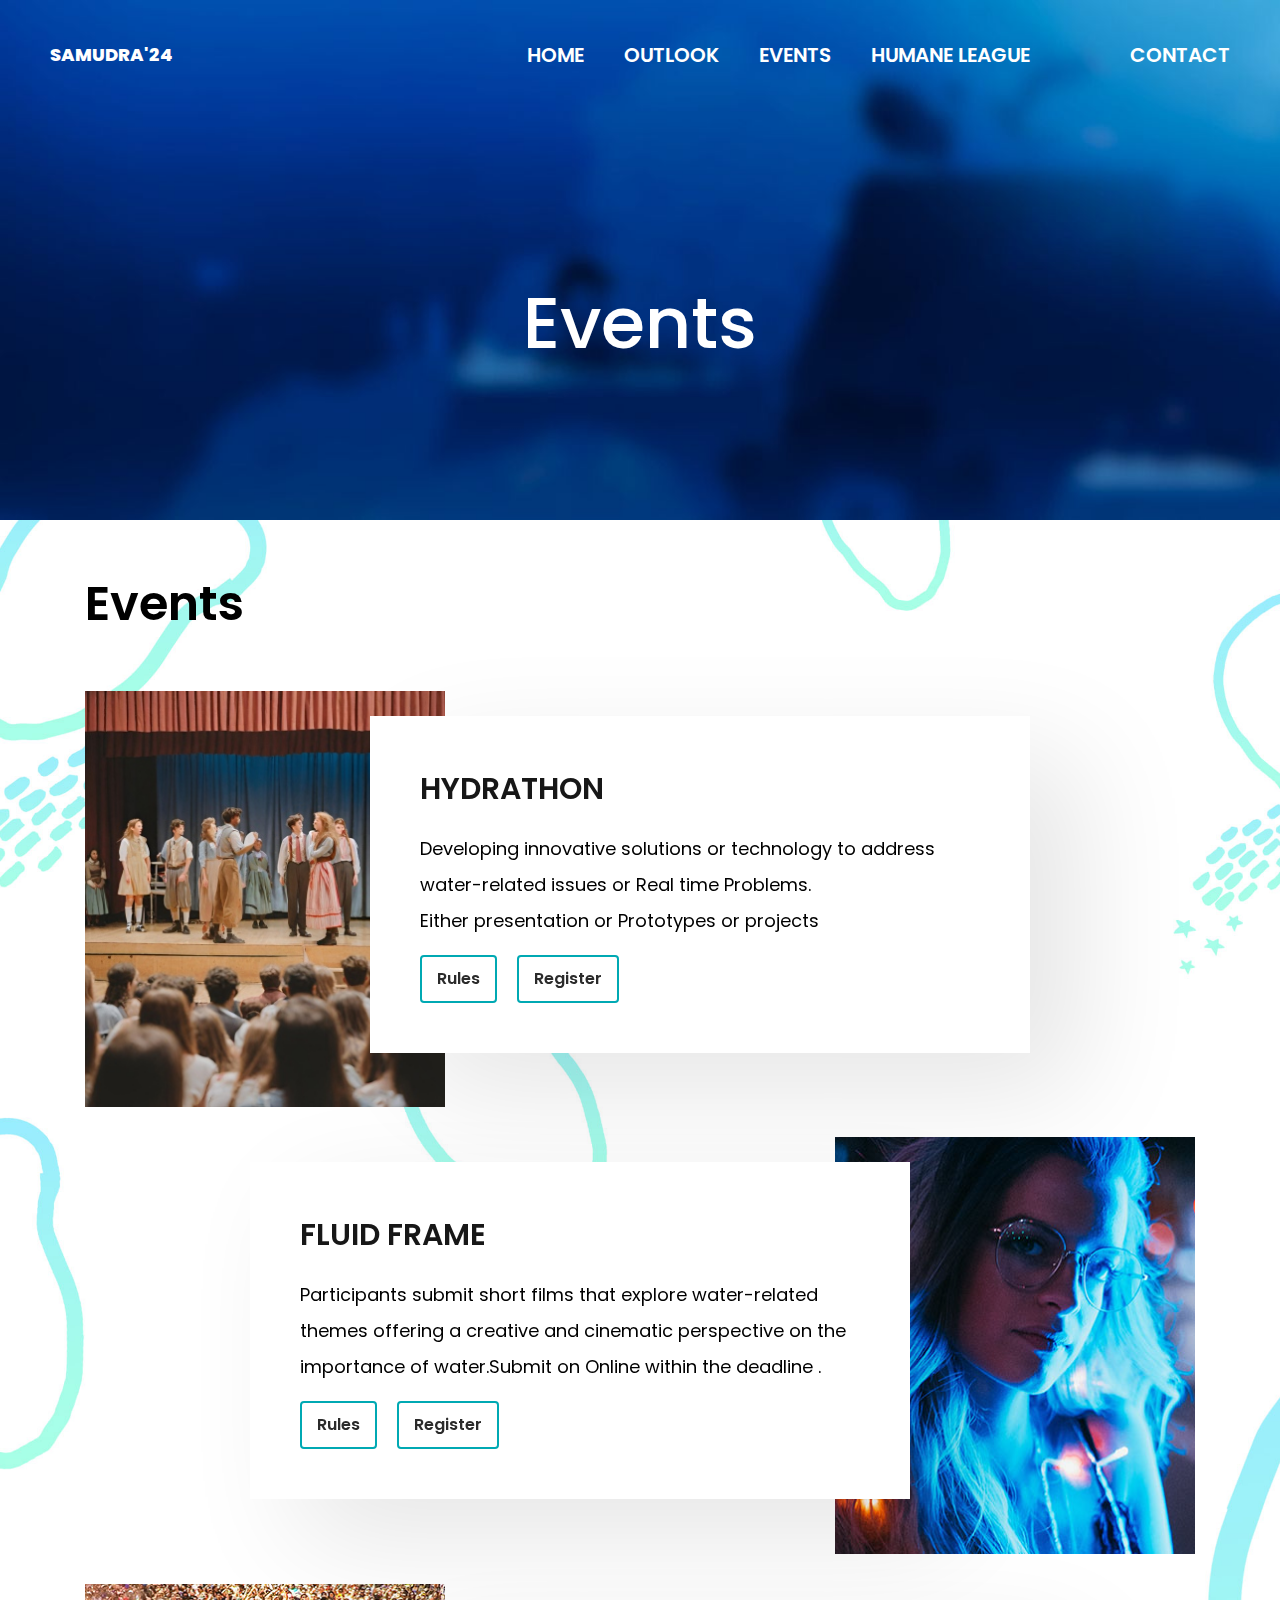
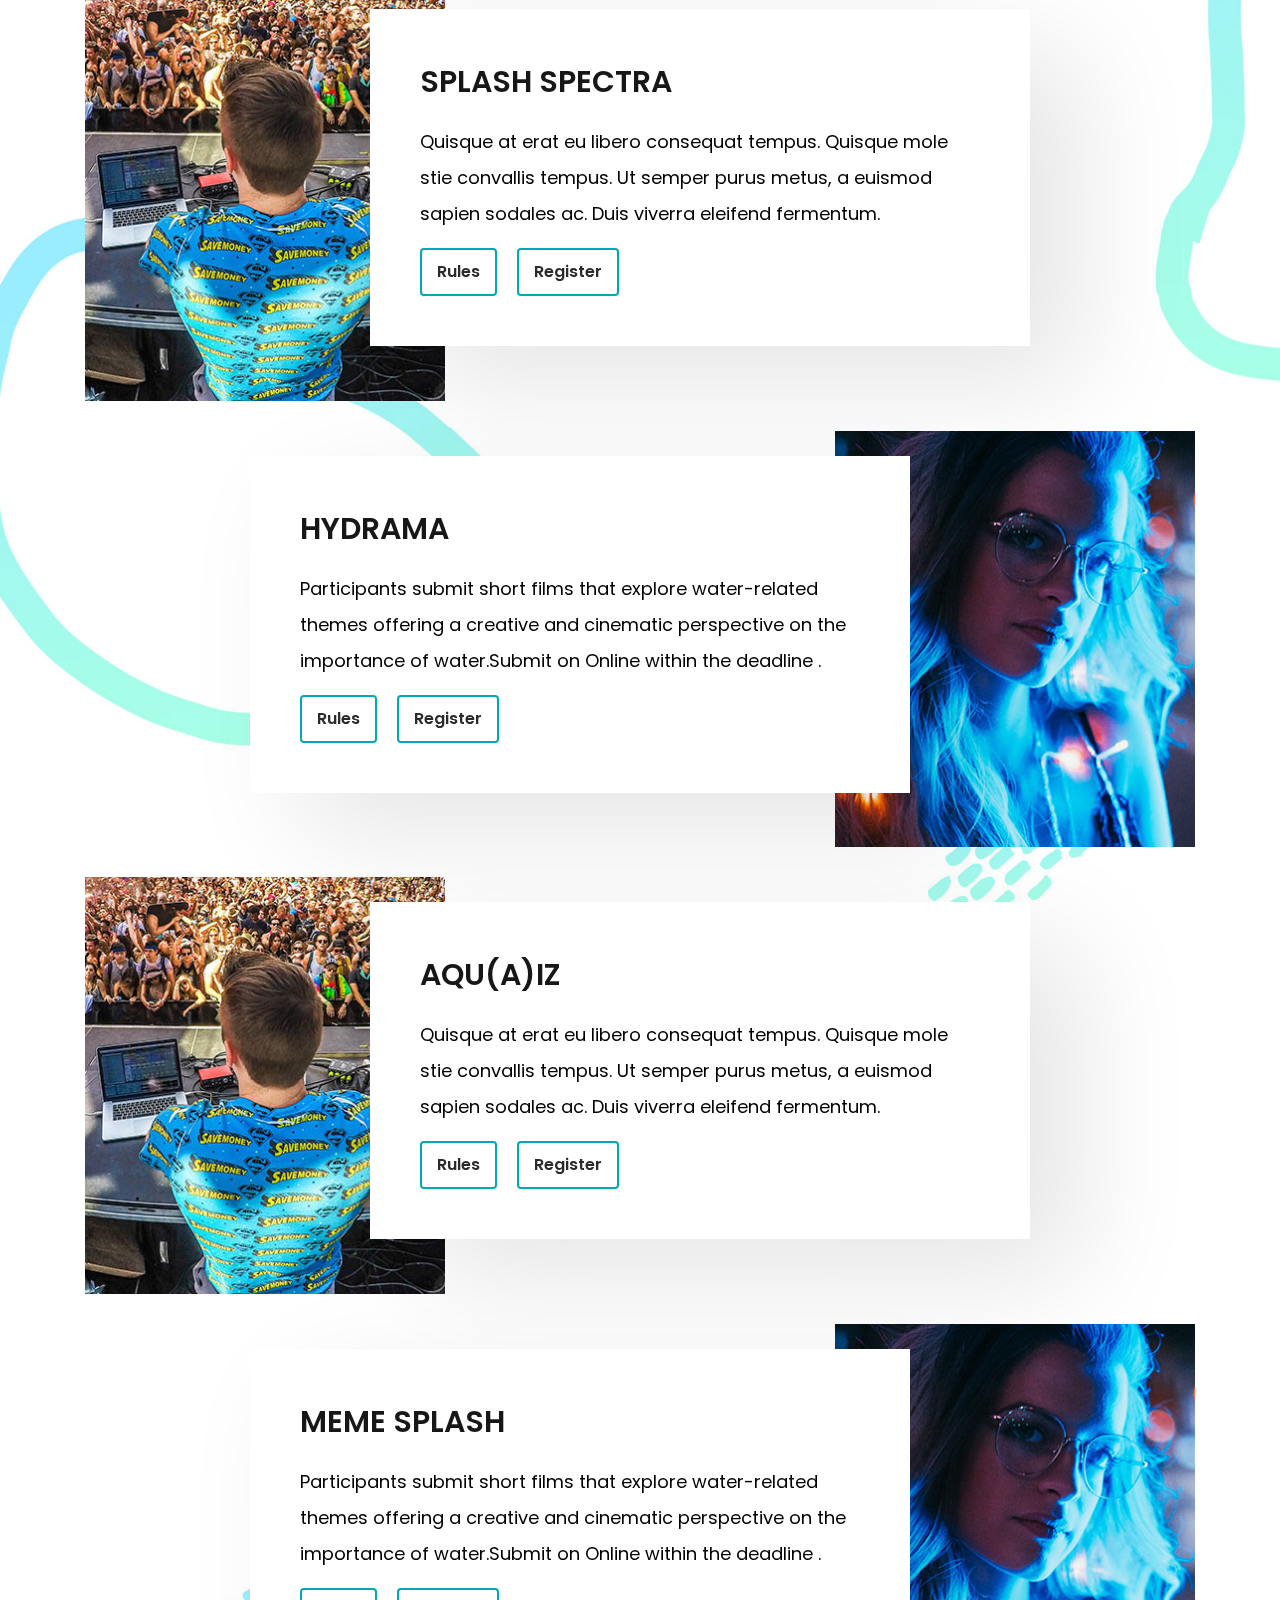
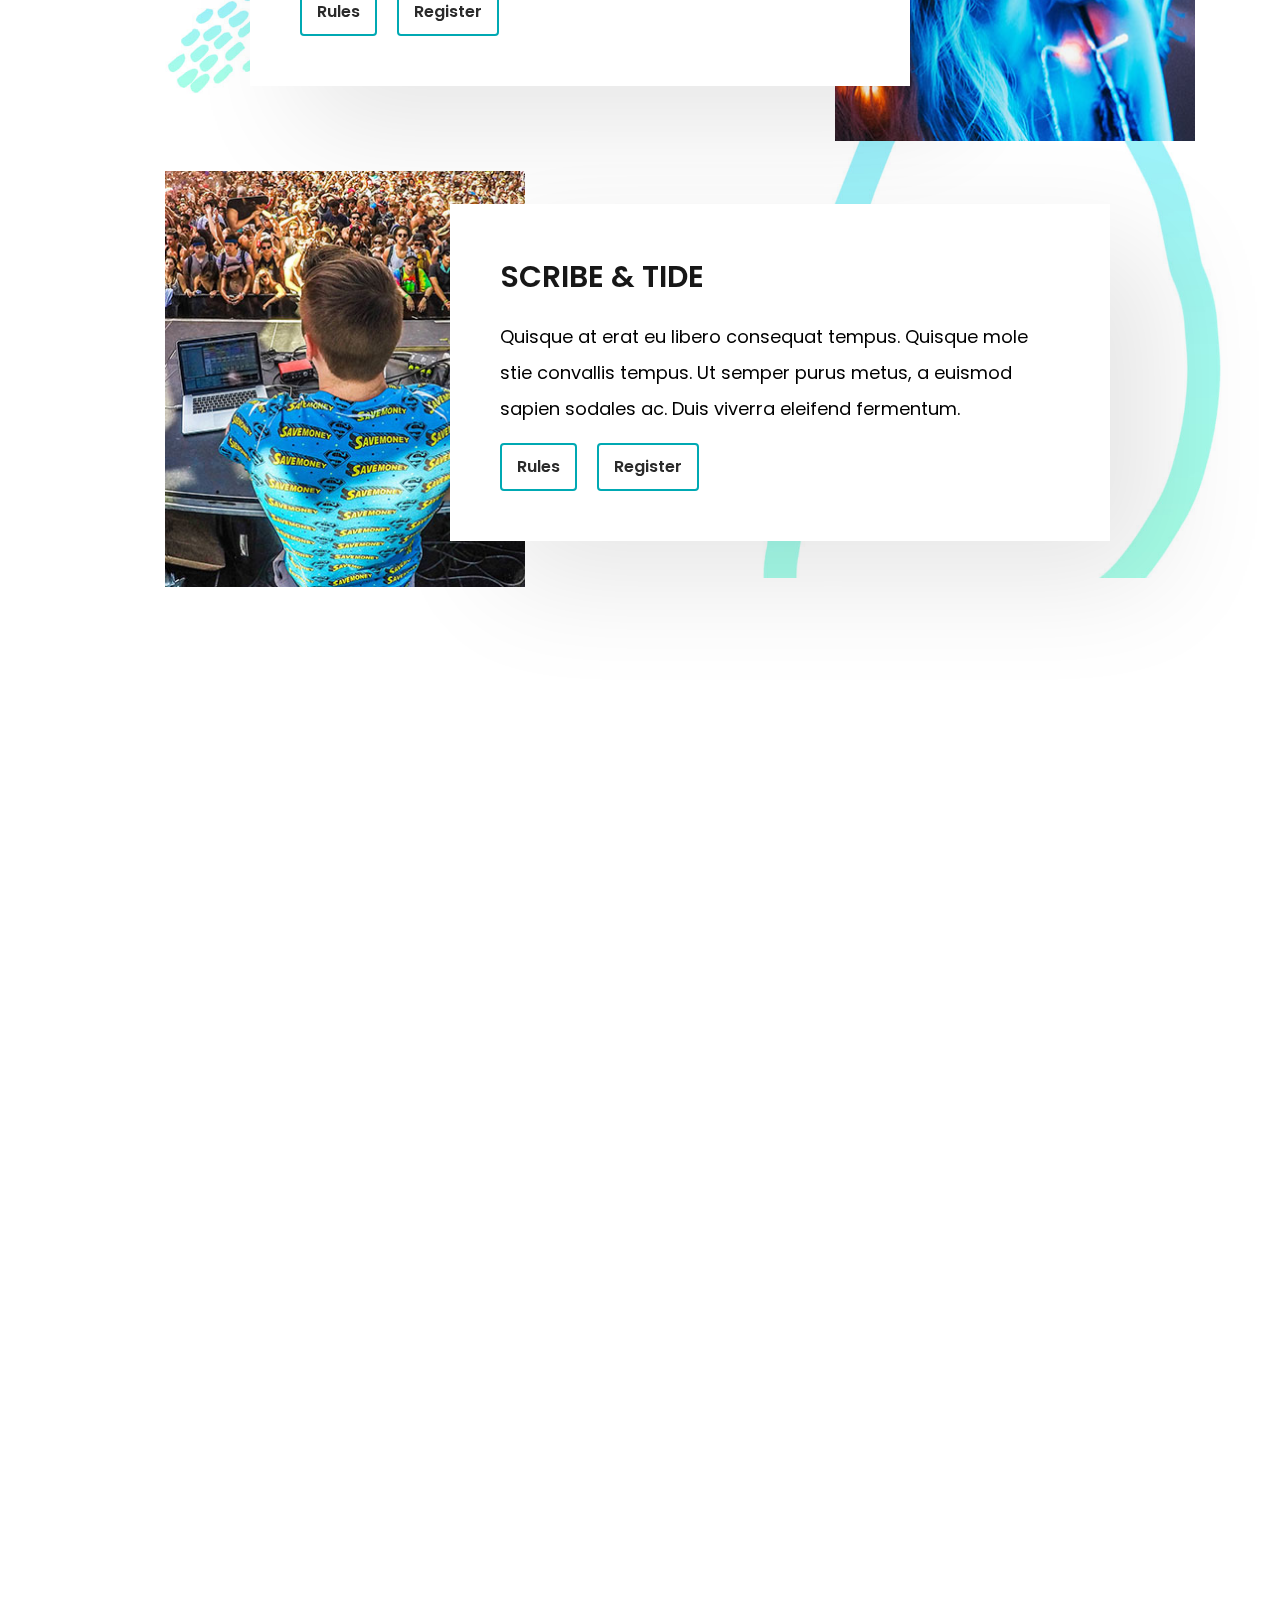
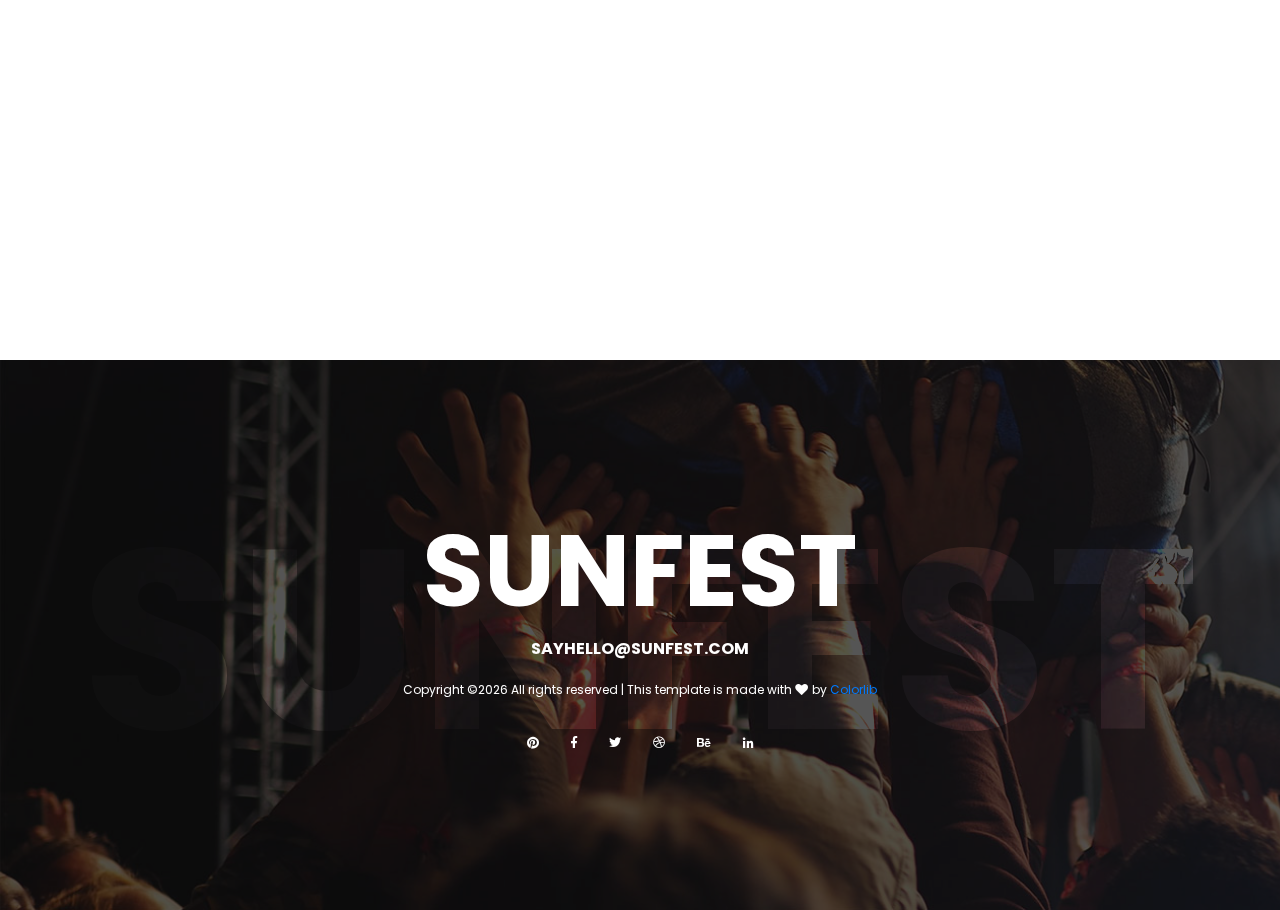
==== commit fdf35017: "ss" ====
--- a/blog.html
+++ b/blog.html
@@ -27,7 +27,7 @@
                 <div class="row align-items-center">
                     <div class="col-10 col-lg-4">
                         <h1 class="site-branding flex">
-                            <a href="#">SUNFEST</a>
+                            <a href="#">SAMUDRA'24</a>
                         </h1>
                     </div>
 
@@ -41,12 +41,11 @@
                             </div><!-- .hamburger-menu -->
 
                             <ul>
-                                <li><a href="#">HOME</a></li>
-                                <li><a href="#">SUNFEST 2018</a></li>
-                                <li><a href="#">ARTISTS</a></li>
-                                <li><a href="#">BLOG</a></li>
-                                <li><a href="#">CONTACT</a></li>
-                                <li><a href="#"><i class="fas fa-search"></i></a></li>
+                                <li><a href="index.html">HOME</a></li>
+                                <li><a href="about-us.html">OUTLOOK</a></li>
+                                <li><a href="blog.html">EVENTS</a></li>
+                                <li><a href="https://humaneleaguessmiet.wixsite.com/ssmiet">HUMANE LEAGUE</a></li>
+                                <li><a href="contact.html">CONTACT</a></li>
                             </ul><!-- flex -->
                         </nav><!-- .site-navigation -->
                     </div><!-- .col-12 -->
@@ -55,547 +54,359 @@
         </div><!-- header-bar -->
     </header><!-- .site-header -->
 
+
     <div class="page-header">
         <div class="container">
             <div class="row">
                 <div class="col-12">
                     <div class="entry-header">
-                        <h2 class="entry-title">Blog</h2>
-
-                        <ul class="breadcrumbs flex align-items-center">
-                            <li><a href="#">Home</a></li>
-                            <li>Blog</li>
-                        </ul><!-- .breadcrumbs -->
+                        <h2 class="entry-title" style="text-align: center;">Events</h2>
                     </div><!-- entry-header -->
                 </div><!-- col-12 -->
             </div><!-- row -->
         </div><!-- container -->
     </div><!-- page-header -->
 
-    <div class="main-content">
+    <div class="content-section" id="Events">
         <div class="container">
-            <div class="last-news">
-                <div class="entry-header">
-                    <div class="entry-title">
-                        <p>JUST THE BEST</p>
-                        <h2>Our last news</h2>
-                    </div><!-- entry-title -->
-                </div>
-
-                <div class="row blog-list-page">
-                    <div class="col-12 col-md-6 single-blog-content">
-                        <div class="blog-content">
-                            <figure class="featured-image">
-                                <a href="#"> <img src="images/blog-image-1.jpg" alt="fesival+celebration"> </a>
-                            </figure><!-- featured-image -->
-
-                            <div class="box-link-date">
-                                <a href="">03.12.18</a>
-                            </div><!-- box-link-date -->
-
-                            <div class="entry-content">
-                                <div class="entry-header">
-                                    <h2>New event calendar for this year</h2>
-                                </div><!-- entry-header -->
-
-                                <div class="entry-meta">
-                                    <span class="author-name"><a href="#">By James Williams</a></span>
-                                    <span class="space">|</span>
-                                    <span class="comments-count"><a href="#">3 comments</a></span>
-                                </div><!-- entry-meta -->
-
-                                <div class="entry-description">
-                                    <p>Quisque at erat eu libero consequat tempus. Quisque mole stie convallis tempus. Ut semper purus metus, a euismod sapien sodales ac. Duis viverra eleifend fermentum.</p>
-                                </div><!-- entry-description -->
-                            </div><!-- entry-content -->
+            <div class="row">
+                <div class="col-12">
+                    <div class="lineup-artists-headline">
+                        <div class="entry-title">
+                            <h2>Events</h2>
                         </div>
-                    </div><!-- col-6 -->
-
-                    <div class="col-12 col-md-6 single-blog-content">
-                        <div class="blog-content">
-                            <figure class="featured-image">
-                                <a href="#"> <img src="images/blog-image-2.jpg" alt="fesival+celebration"> </a>
-                            </figure><!-- featured-image -->
-
-                            <div class="box-link-date">
-                                <a href="">03.12.18</a>
-                            </div><!-- box-link-date -->
-
-                            <div class="entry-content">
-                                <div class="entry-header">
-                                    <h2>10 Festival Tips</h2>
-                                </div><!-- entry-header -->
-
-                                <div class="entry-meta">
-                                    <span class="author-name"><a href="#">By James Williams</a></span>
-                                    <span class="space">|</span>
-                                    <span class="comments-count"><a href="#">3 comments</a></span>
-                                </div><!-- entry-meta -->
-
-                                <div class="entry-description">
-                                    <p>Quisque at erat eu libero consequat tempus. Quisque mole stie convallis tempus. Ut semper purus metus, a euismod sapien sodales ac. Duis viverra eleifend fermentum.</p>
-                                </div><!-- entry-description -->
-                            </div><!-- entry-content -->
+                        <div class="lineup-artists">
+                            <div class="lineup-artists-wrap flex flex-wrap">
+                                <!-- Event 1 -->
+                                <figure class="featured-image">
+                                    <a href="#"> <img src="images/drama.jpg " alt=""> </a>
+                                </figure><!-- featured-image -->
+    
+                                <div class="lineup-artists-description">
+                                    <div class="lineup-artists-description-container">
+                                        <div class="entry-title" id="pro">
+                                            HYDRATHON
+                                        </div><!-- entry-title -->
+    
+                                        <div class="entry-content">
+                                            <p>Developing innovative solutions or technology to address water-related
+                                                issues or Real time Problems.<br> Either presentation or Prototypes or
+                                                projects
+                                            </p>
+                                            <div class="entry-btn current">
+                                                <a href="#" onclick="showRules(0)" class="btn">Rules</a>
+                                                <a href="#" class="btn">Register</a>
+                                            </div>
+                                        </div>
+                                    </div>
+                                </div>
+                            </div>
+    
+    
+                            <!-- Event 2 -->
+                            <div class="lineup-artists-wrap flex flex-wrap">
+                                <div class="lineup-artists-description">
+                                    <figure class="featured-image d-md-none">
+                                        <a href="#"> <img src="images/mathew-kane.jpg" alt=""> </a>
+                                    </figure><!-- featured-image -->
+    
+                                    <div class="lineup-artists-description-container">
+                                        <div class="entry-title" id="film">
+                                            FLUID FRAME
+                                        </div><!-- entry-title -->
+    
+                                        <div class="entry-content">
+                                            <p>Participants submit short films that explore water-related themes
+                                                offering a creative and cinematic
+                                                perspective on the importance of water.Submit on Online within the
+                                                deadline .</p>
+                                        </div><!-- entry-content -->
+    
+                                        <div class="entry-btn current">
+                                            <a href="#" onclick="showRules(1)" class="btn">Rules</a>
+                                            <a href="#" class="btn">Register</a>
+                                        </div>
+    
+                                    </div><!-- lineup-artists-description-container -->
+                                </div><!-- lineup-artists-description -->
+    
+                                <figure class="featured-image d-none d-md-block">
+                                    <a href="#"> <img src="images/mathew-kane.jpg" alt=""> </a>
+                                </figure><!-- featured-image -->
+                            </div><!-- lineup-artists-wrap -->
+    
+    
+                            <!-- Event 3 -->
+                            <div class="lineup-artists-wrap flex flex-wrap">
+                                <figure class="featured-image">
+                                    <a href="#"> <img src="images/eric-ward.jpg" alt=""> </a>
+                                </figure><!-- featured-image -->
+    
+                                <div class="lineup-artists-description">
+                                    <div class="lineup-artists-description-container">
+                                        <div class="entry-title" id="talent">
+                                            SPLASH SPECTRA
+                                        </div><!-- entry-title -->
+    
+                                        <div class="entry-content">
+                                            <p>Quisque at erat eu libero consequat tempus. Quisque mole stie convallis
+                                                tempus. Ut semper purus metus, a euismod sapien sodales ac. Duis viverra
+                                                eleifend fermentum. </p>
+                                        </div><!-- entry-content -->
+    
+                                        <div class="entry-btn current">
+                                            <a href="#" onclick="showRules(2)" class="btn">Rules</a>
+                                            <a href="#" class="btn">Register</a>
+                                        </div>
+    
+                                    </div><!-- lineup-artists-description-container -->
+                                </div><!-- lineup-artists-description -->
+                            </div>
+    
+                            <!-- Event 4 -->
+                            <div class="lineup-artists-wrap flex flex-wrap">
+                                <div class="lineup-artists-description">
+                                    <figure class="featured-image d-md-none">
+                                        <a href="#"> <img src="images/mathew-kane.jpg" alt=""> </a>
+                                    </figure><!-- featured-image -->
+    
+                                    <div class="lineup-artists-description-container">
+                                        <div class="entry-title" id="drama">
+                                            HYDRAMA
+                                        </div><!-- entry-title -->
+    
+                                        <div class="entry-content">
+                                            <p>Participants submit short films that explore water-related themes
+                                                offering a creative and cinematic
+                                                perspective on the importance of water.Submit on Online within the
+                                                deadline .</p>
+                                        </div><!-- entry-content -->
+    
+                                        <div class="entry-btn current">
+                                            <a href="#" onclick="showRules(3)" class="btn">Rules</a>
+                                            <a href="#" class="btn">Register</a>
+                                        </div>
+    
+                                    </div><!-- lineup-artists-description-container -->
+                                </div><!-- lineup-artists-description -->
+    
+                                <figure class="featured-image d-none d-md-block">
+                                    <a href="#"> <img src="images/mathew-kane.jpg" alt=""> </a>
+                                </figure><!-- featured-image -->
+                            </div><!-- lineup-artists-wrap -->
+    
+    
+                            <!-- Event 5 -->
+                            <div class="lineup-artists-wrap flex flex-wrap">
+                                <figure class="featured-image">
+                                    <a href="#"> <img src="images/eric-ward.jpg" alt=""> </a>
+                                </figure><!-- featured-image -->
+    
+                                <div class="lineup-artists-description">
+                                    <div class="lineup-artists-description-container">
+                                        <div class="entry-title" id="quiz">
+                                            AQU(A)IZ
+                                        </div><!-- entry-title -->
+    
+                                        <div class="entry-content">
+                                            <p>Quisque at erat eu libero consequat tempus. Quisque mole stie convallis
+                                                tempus. Ut semper purus metus, a euismod sapien sodales ac. Duis viverra
+                                                eleifend fermentum. </p>
+                                        </div><!-- entry-content -->
+    
+                                        <div class="entry-btn current">
+                                            <a href="#" onclick="showRules(4)" class="btn">Rules</a>
+                                            <a href="#" class="btn">Register</a>
+                                        </div>
+    
+                                    </div><!-- lineup-artists-description-container -->
+                                </div><!-- lineup-artists-description -->
+                            </div>
+    
+    
+                            <!-- Event 6 -->
+                            <div class="lineup-artists-wrap flex flex-wrap">
+                                <div class="lineup-artists-description">
+                                    <figure class="featured-image d-md-none">
+                                        <a href="#"> <img src="images/mathew-kane.jpg" alt=""> </a>
+                                    </figure><!-- featured-image -->
+    
+                                    <div class="lineup-artists-description-container">
+                                        <div class="entry-title" id="meme">
+                                            MEME SPLASH
+                                        </div><!-- entry-title -->
+    
+                                        <div class="entry-content">
+                                            <p>Participants submit short films that explore water-related themes
+                                                offering a creative and cinematic
+                                                perspective on the importance of water.Submit on Online within the
+                                                deadline .</p>
+                                        </div><!-- entry-content -->
+    
+                                        <div class="entry-btn current">
+                                            <a href="#" onclick="showRules(5)" class="btn">Rules</a>
+                                            <a href="#" class="btn">Register</a>
+                                        </div>
+    
+                                    </div><!-- lineup-artists-description-container -->
+                                </div><!-- lineup-artists-description -->
+    
+                                <figure class="featured-image d-none d-md-block">
+                                    <a href="#"> <img src="images/mathew-kane.jpg" alt=""> </a>
+                                </figure><!-- featured-image -->
+                            </div><!-- lineup-artists-wrap -->
+    
+    
+                            <!-- Event 7 -->
+                            <div class="lineup-artists-wrap flex flex-wrap">
+                                <figure class="featured-image">
+                                    <a href="#"> <img src="images/eric-ward.jpg" alt=""> </a>
+                                </figure><!-- featured-image -->
+    
+                                <div class="lineup-artists-description">
+                                    <div class="lineup-artists-description-container">
+                                        <div class="entry-title" id="poem">
+                                            SCRIBE & TIDE
+                                        </div><!-- entry-title -->
+    
+                                        <div class="entry-content">
+                                            <p>Quisque at erat eu libero consequat tempus. Quisque mole stie convallis
+                                                tempus. Ut semper purus metus, a euismod sapien sodales ac. Duis viverra
+                                                eleifend fermentum. </p>
+                                        </div><!-- entry-content -->
+    
+                                        <div class="entry-btn current">
+                                            <a href="#" onclick="showRules(6)" class="btn">Rules</a>
+                                            <a href="#" class="btn">Register</a>
+                                        </div>
+    
+                                    </div><!-- lineup-artists-description-container -->
+                                </div><!-- lineup-artists-description -->
+                            </div>
+    
                         </div>
-                    </div><!-- col-6 -->
-
-                    <div class="col-12 col-md-6 single-blog-content">
-                        <div class="blog-content">
-                            <figure class="featured-image">
-                                <a href="#"> <img src="images/blog-image-3.jpg" alt="fesival+celebration"> </a>
-                            </figure><!-- featured-image -->
-
-                            <div class="box-link-date">
-                                <a href="">03.12.18</a>
-                            </div><!-- box-link-date -->
-
-                            <div class="entry-content">
-                                <div class="entry-header">
-                                    <h2>New event calendar for this year</h2>
-                                </div><!-- entry-header -->
-
-                                <div class="entry-meta">
-                                    <span class="author-name"><a href="#">By James Williams</a></span>
-                                    <span class="space">|</span>
-                                    <span class="comments-count"><a href="#">3 comments</a></span>
-                                </div><!-- entry-meta -->
-
-                                <div class="entry-description">
-                                    <p>Quisque at erat eu libero consequat tempus. Quisque mole stie convallis tempus. Ut semper purus metus, a euismod sapien sodales ac. Duis viverra eleifend fermentum.</p>
-                                </div><!-- entry-description -->
-                            </div><!-- entry-content -->
-                        </div>
-                    </div><!-- col-6 -->
-
-                    <div class="col-12 col-md-6 single-blog-content">
-                        <div class="blog-content">
-                            <figure class="featured-image">
-                                <a href="#"> <img src="images/blog-image-4.jpg" alt="fesival+celebration"> </a>
-                            </figure><!-- featured-image -->
-
-                            <div class="box-link-date">
-                                <a href="">03.12.18</a>
-                            </div><!-- box-link-date -->
-
-                            <div class="entry-content">
-                                <div class="entry-header">
-                                    <h2>10 Festival Tips</h2>
-                                </div><!-- entry-header -->
-
-                                <div class="entry-meta">
-                                    <span class="author-name"><a href="#">By James Williams</a></span>
-                                    <span class="space">|</span>
-                                    <span class="comments-count"><a href="#">3 comments</a></span>
-                                </div><!-- entry-meta -->
-
-                                <div class="entry-description">
-                                    <p>Quisque at erat eu libero consequat tempus. Quisque mole stie convallis tempus. Ut semper purus metus, a euismod sapien sodales ac. Duis viverra eleifend fermentum.</p>
-                                </div><!-- entry-description -->
-                            </div><!-- entry-content -->
-                        </div>
-                    </div><!-- col-6 -->
-
-                    <div class="col-12 col-md-6 single-blog-content">
-                        <div class="blog-content">
-                            <figure class="featured-image">
-                                <a href="#"> <img src="images/blog-image-5.jpg" alt="fesival+celebration"> </a>
-                            </figure><!-- featured-image -->
-
-                            <div class="box-link-date">
-                                <a href="">03.12.18</a>
-                            </div><!-- box-link-date -->
-
-                            <div class="entry-content">
-                                <div class="entry-header">
-                                    <h2>New event calendar for this year</h2>
-                                </div><!-- entry-header -->
-
-                                <div class="entry-meta">
-                                    <span class="author-name"><a href="#">By James Williams</a></span>
-                                    <span class="space">|</span>
-                                    <span class="comments-count"><a href="#">3 comments</a></span>
-                                </div><!-- entry-meta -->
-
-                                <div class="entry-description">
-                                    <p>Quisque at erat eu libero consequat tempus. Quisque mole stie convallis tempus. Ut semper purus metus, a euismod sapien sodales ac. Duis viverra eleifend fermentum.</p>
-                                </div><!-- entry-description -->
-                            </div><!-- entry-content -->
-                        </div>
-                    </div><!-- col-6 -->
-
-                    <div class="col-12 col-md-6 single-blog-content">
-                        <div class="blog-content">
-                            <figure class="featured-image">
-                                <a href="#"> <img src="images/blog-image-6.jpg" alt="fesival+celebration"> </a>
-                            </figure><!-- featured-image -->
-
-                            <div class="box-link-date">
-                                <a href="">03.12.18</a>
-                            </div><!-- box-link-date -->
-
-                            <div class="entry-content">
-                                <div class="entry-header">
-                                    <h2>10 Festival Tips</h2>
-                                </div><!-- entry-header -->
-
-                                <div class="entry-meta">
-                                    <span class="author-name"><a href="#">By James Williams</a></span>
-                                    <span class="space">|</span>
-                                    <span class="comments-count"><a href="#">3 comments</a></span>
-                                </div><!-- entry-meta -->
-
-                                <div class="entry-description">
-                                    <p>Quisque at erat eu libero consequat tempus. Quisque mole stie convallis tempus. Ut semper purus metus, a euismod sapien sodales ac. Duis viverra eleifend fermentum.</p>
-                                </div><!-- entry-description -->
-                            </div><!-- entry-content -->
-                        </div>
-                    </div><!-- col-6 -->
-
-
-                    <div class="col-12 col-md-6 single-blog-content">
-                        <div class="blog-content">
-                            <figure class="featured-image">
-                                <a href="#"> <img src="images/blog-image-1.jpg" alt="fesival+celebration"> </a>
-                            </figure><!-- featured-image -->
-
-                            <div class="box-link-date">
-                                <a href="">03.12.18</a>
-                            </div><!-- box-link-date -->
-
-                            <div class="entry-content">
-                                <div class="entry-header">
-                                    <h2>New event calendar for this year</h2>
-                                </div><!-- entry-header -->
-
-                                <div class="entry-meta">
-                                    <span class="author-name"><a href="#">By James Williams</a></span>
-                                    <span class="space">|</span>
-                                    <span class="comments-count"><a href="#">3 comments</a></span>
-                                </div><!-- entry-meta -->
-
-                                <div class="entry-description">
-                                    <p>Quisque at erat eu libero consequat tempus. Quisque mole stie convallis tempus. Ut semper purus metus, a euismod sapien sodales ac. Duis viverra eleifend fermentum.</p>
-                                </div><!-- entry-description -->
-                            </div><!-- entry-content -->
-                        </div>
-                    </div><!-- col-6 -->
-
-                    <div class="col-12 col-md-6 single-blog-content">
-                        <div class="blog-content">
-                            <figure class="featured-image">
-                                <a href="#"> <img src="images/blog-image-2.jpg" alt="fesival+celebration"> </a>
-                            </figure><!-- featured-image -->
-
-                            <div class="box-link-date">
-                                <a href="">03.12.18</a>
-                            </div><!-- box-link-date -->
-
-                            <div class="entry-content">
-                                <div class="entry-header">
-                                    <h2>10 Festival Tips</h2>
-                                </div><!-- entry-header -->
-
-                                <div class="entry-meta">
-                                    <span class="author-name"><a href="#">By James Williams</a></span>
-                                    <span class="space">|</span>
-                                    <span class="comments-count"><a href="#">3 comments</a></span>
-                                </div><!-- entry-meta -->
-
-                                <div class="entry-description">
-                                    <p>Quisque at erat eu libero consequat tempus. Quisque mole stie convallis tempus. Ut semper purus metus, a euismod sapien sodales ac. Duis viverra eleifend fermentum.</p>
-                                </div><!-- entry-description -->
-                            </div><!-- entry-content -->
-                        </div>
-                    </div><!-- col-6 -->
-
-                    <div class="col-12 col-md-6 single-blog-content">
-                        <div class="blog-content">
-                            <figure class="featured-image">
-                                <a href="#"> <img src="images/blog-image-3.jpg" alt="fesival+celebration"> </a>
-                            </figure><!-- featured-image -->
-
-                            <div class="box-link-date">
-                                <a href="">03.12.18</a>
-                            </div><!-- box-link-date -->
-
-                            <div class="entry-content">
-                                <div class="entry-header">
-                                    <h2>New event calendar for this year</h2>
-                                </div><!-- entry-header -->
-
-                                <div class="entry-meta">
-                                    <span class="author-name"><a href="#">By James Williams</a></span>
-                                    <span class="space">|</span>
-                                    <span class="comments-count"><a href="#">3 comments</a></span>
-                                </div><!-- entry-meta -->
-
-                                <div class="entry-description">
-                                    <p>Quisque at erat eu libero consequat tempus. Quisque mole stie convallis tempus. Ut semper purus metus, a euismod sapien sodales ac. Duis viverra eleifend fermentum.</p>
-                                </div><!-- entry-description -->
-                            </div><!-- entry-content -->
-                        </div>
-                    </div><!-- col-6 -->
-
-                    <div class="col-12 col-md-6 single-blog-content">
-                        <div class="blog-content">
-                            <figure class="featured-image">
-                                <a href="#"> <img src="images/blog-image-4.jpg" alt="fesival+celebration"> </a>
-                            </figure><!-- featured-image -->
-
-                            <div class="box-link-date">
-                                <a href="">03.12.18</a>
-                            </div><!-- box-link-date -->
-
-                            <div class="entry-content">
-                                <div class="entry-header">
-                                    <h2>10 Festival Tips</h2>
-                                </div><!-- entry-header -->
-
-                                <div class="entry-meta">
-                                    <span class="author-name"><a href="#">By James Williams</a></span>
-                                    <span class="space">|</span>
-                                    <span class="comments-count"><a href="#">3 comments</a></span>
-                                </div><!-- entry-meta -->
-
-                                <div class="entry-description">
-                                    <p>Quisque at erat eu libero consequat tempus. Quisque mole stie convallis tempus. Ut semper purus metus, a euismod sapien sodales ac. Duis viverra eleifend fermentum.</p>
-                                </div><!-- entry-description -->
-                            </div><!-- entry-content -->
-                        </div>
-                    </div><!-- col-6 -->
-
-                    <div class="col-12 col-md-6 single-blog-content">
-                        <div class="blog-content">
-                            <figure class="featured-image">
-                                <a href="#"> <img src="images/blog-image-5.jpg" alt="fesival+celebration"> </a>
-                            </figure><!-- featured-image -->
-
-                            <div class="box-link-date">
-                                <a href="">03.12.18</a>
-                            </div><!-- box-link-date -->
-
-                            <div class="entry-content">
-                                <div class="entry-header">
-                                    <h2>New event calendar for this year</h2>
-                                </div><!-- entry-header -->
-
-                                <div class="entry-meta">
-                                    <span class="author-name"><a href="#">By James Williams</a></span>
-                                    <span class="space">|</span>
-                                    <span class="comments-count"><a href="#">3 comments</a></span>
-                                </div><!-- entry-meta -->
-
-                                <div class="entry-description">
-                                    <p>Quisque at erat eu libero consequat tempus. Quisque mole stie convallis tempus. Ut semper purus metus, a euismod sapien sodales ac. Duis viverra eleifend fermentum.</p>
-                                </div><!-- entry-description -->
-                            </div><!-- entry-content -->
-                        </div>
-                    </div><!-- col-6 -->
-
-                    <div class="col-12 col-md-6 single-blog-content">
-                        <div class="blog-content">
-                            <figure class="featured-image">
-                                <a href="#"> <img src="images/blog-image-6.jpg" alt="fesival+celebration"> </a>
-                            </figure><!-- featured-image -->
-
-                            <div class="box-link-date">
-                                <a href="">03.12.18</a>
-                            </div><!-- box-link-date -->
-
-                            <div class="entry-content">
-                                <div class="entry-header">
-                                    <h2>10 Festival Tips</h2>
-                                </div><!-- entry-header -->
-
-                                <div class="entry-meta">
-                                    <span class="author-name"><a href="#">By James Williams</a></span>
-                                    <span class="space">|</span>
-                                    <span class="comments-count"><a href="#">3 comments</a></span>
-                                </div><!-- entry-meta -->
-
-                                <div class="entry-description">
-                                    <p>Quisque at erat eu libero consequat tempus. Quisque mole stie convallis tempus. Ut semper purus metus, a euismod sapien sodales ac. Duis viverra eleifend fermentum.</p>
-                                </div><!-- entry-description -->
-                            </div><!-- entry-content -->
-                        </div>
-                    </div><!-- col-6 -->
-
-
-                    <div class="col-12 col-md-6 single-blog-content">
-                        <div class="blog-content">
-                            <figure class="featured-image">
-                                <a href="#"> <img src="images/blog-image-1.jpg" alt="fesival+celebration"> </a>
-                            </figure><!-- featured-image -->
-
-                            <div class="box-link-date">
-                                <a href="">03.12.18</a>
-                            </div><!-- box-link-date -->
-
-                            <div class="entry-content">
-                                <div class="entry-header">
-                                    <h2>New event calendar for this year</h2>
-                                </div><!-- entry-header -->
-
-                                <div class="entry-meta">
-                                    <span class="author-name"><a href="#">By James Williams</a></span>
-                                    <span class="space">|</span>
-                                    <span class="comments-count"><a href="#">3 comments</a></span>
-                                </div><!-- entry-meta -->
-
-                                <div class="entry-description">
-                                    <p>Quisque at erat eu libero consequat tempus. Quisque mole stie convallis tempus. Ut semper purus metus, a euismod sapien sodales ac. Duis viverra eleifend fermentum.</p>
-                                </div><!-- entry-description -->
-                            </div><!-- entry-content -->
-                        </div>
-                    </div><!-- col-6 -->
-
-                    <div class="col-12 col-md-6 single-blog-content">
-                        <div class="blog-content">
-                            <figure class="featured-image">
-                                <a href="#"> <img src="images/blog-image-2.jpg" alt="fesival+celebration"> </a>
-                            </figure><!-- featured-image -->
-
-                            <div class="box-link-date">
-                                <a href="">03.12.18</a>
-                            </div><!-- box-link-date -->
-
-                            <div class="entry-content">
-                                <div class="entry-header">
-                                    <h2>10 Festival Tips</h2>
-                                </div><!-- entry-header -->
-
-                                <div class="entry-meta">
-                                    <span class="author-name"><a href="#">By James Williams</a></span>
-                                    <span class="space">|</span>
-                                    <span class="comments-count"><a href="#">3 comments</a></span>
-                                </div><!-- entry-meta -->
-
-                                <div class="entry-description">
-                                    <p>Quisque at erat eu libero consequat tempus. Quisque mole stie convallis tempus. Ut semper purus metus, a euismod sapien sodales ac. Duis viverra eleifend fermentum.</p>
-                                </div><!-- entry-description -->
-                            </div><!-- entry-content -->
-                        </div>
-                    </div><!-- col-6 -->
-
-                    <div class="col-12 col-md-6 single-blog-content">
-                        <div class="blog-content">
-                            <figure class="featured-image">
-                                <a href="#"> <img src="images/blog-image-3.jpg" alt="fesival+celebration"> </a>
-                            </figure><!-- featured-image -->
-
-                            <div class="box-link-date">
-                                <a href="">03.12.18</a>
-                            </div><!-- box-link-date -->
-
-                            <div class="entry-content">
-                                <div class="entry-header">
-                                    <h2>New event calendar for this year</h2>
-                                </div><!-- entry-header -->
-
-                                <div class="entry-meta">
-                                    <span class="author-name"><a href="#">By James Williams</a></span>
-                                    <span class="space">|</span>
-                                    <span class="comments-count"><a href="#">3 comments</a></span>
-                                </div><!-- entry-meta -->
-
-                                <div class="entry-description">
-                                    <p>Quisque at erat eu libero consequat tempus. Quisque mole stie convallis tempus. Ut semper purus metus, a euismod sapien sodales ac. Duis viverra eleifend fermentum.</p>
-                                </div><!-- entry-description -->
-                            </div><!-- entry-content -->
-                        </div>
-                    </div><!-- col-6 -->
-
-                    <div class="col-12 col-md-6 single-blog-content">
-                        <div class="blog-content">
-                            <figure class="featured-image">
-                                <a href="#"> <img src="images/blog-image-4.jpg" alt="fesival+celebration"> </a>
-                            </figure><!-- featured-image -->
-
-                            <div class="box-link-date">
-                                <a href="">03.12.18</a>
-                            </div><!-- box-link-date -->
-
-                            <div class="entry-content">
-                                <div class="entry-header">
-                                    <h2>10 Festival Tips</h2>
-                                </div><!-- entry-header -->
-
-                                <div class="entry-meta">
-                                    <span class="author-name"><a href="#">By James Williams</a></span>
-                                    <span class="space">|</span>
-                                    <span class="comments-count"><a href="#">3 comments</a></span>
-                                </div><!-- entry-meta -->
-
-                                <div class="entry-description">
-                                    <p>Quisque at erat eu libero consequat tempus. Quisque mole stie convallis tempus. Ut semper purus metus, a euismod sapien sodales ac. Duis viverra eleifend fermentum.</p>
-                                </div><!-- entry-description -->
-                            </div><!-- entry-content -->
-                        </div>
-                    </div><!-- col-6 -->
-
-                    <div class="col-12 col-md-6 single-blog-content">
-                        <div class="blog-content">
-                            <figure class="featured-image">
-                                <a href="#"> <img src="images/blog-image-5.jpg" alt="fesival+celebration"> </a>
-                            </figure><!-- featured-image -->
-
-                            <div class="box-link-date">
-                                <a href="">03.12.18</a>
-                            </div><!-- box-link-date -->
-
-                            <div class="entry-content">
-                                <div class="entry-header">
-                                    <h2>New event calendar for this year</h2>
-                                </div><!-- entry-header -->
-
-                                <div class="entry-meta">
-                                    <span class="author-name"><a href="#">By James Williams</a></span>
-                                    <span class="space">|</span>
-                                    <span class="comments-count"><a href="#">3 comments</a></span>
-                                </div><!-- entry-meta -->
-
-                                <div class="entry-description">
-                                    <p>Quisque at erat eu libero consequat tempus. Quisque mole stie convallis tempus. Ut semper purus metus, a euismod sapien sodales ac. Duis viverra eleifend fermentum.</p>
-                                </div><!-- entry-description -->
-                            </div><!-- entry-content -->
-                        </div>
-                    </div><!-- col-6 -->
-
-                    <div class="col-12 col-md-6 single-blog-content">
-                        <div class="blog-content">
-                            <figure class="featured-image">
-                                <a href="#"> <img src="images/blog-image-6.jpg" alt="fesival+celebration"> </a>
-                            </figure><!-- featured-image -->
-
-                            <div class="box-link-date">
-                                <a href="">03.12.18</a>
-                            </div><!-- box-link-date -->
-
-                            <div class="entry-content">
-                                <div class="entry-header">
-                                    <h2>10 Festival Tips</h2>
-                                </div><!-- entry-header -->
-
-                                <div class="entry-meta">
-                                    <span class="author-name"><a href="#">By James Williams</a></span>
-                                    <span class="space">|</span>
-                                    <span class="comments-count"><a href="#">3 comments</a></span>
-                                </div><!-- entry-meta -->
-
-                                <div class="entry-description">
-                                    <p>Quisque at erat eu libero consequat tempus. Quisque mole stie convallis tempus. Ut semper purus metus, a euismod sapien sodales ac. Duis viverra eleifend fermentum.</p>
-                                </div><!-- entry-description -->
-                            </div><!-- entry-content -->
-                        </div>
-                    </div><!-- col-6 -->
-
-                    <div class="col-12 load-more flex justify-content-center">
-                        <input type="submit" name="" value="Load More" class="btn">
                     </div>
-                </div><!-- blog-list-page -->
-            </div><!-- last-news -->
-        </div><!-- container -->
-    </div><!-- main-content -->
+    
+                    <!-- Popup container -->
+                    <div class="popup-container" id="rulesPopup">
+                        <h2 id="eventTitle">Rules</h2>
+                        <ul id="rulesList"></ul>
+    
+                        <!-- Close button -->
+                        <button onclick="closePopup()" class="btns">Close</button>
+                    </div>
+    
+                    <!-- Overlay background -->
+                    <div class="overlay" id="overlay" onclick="closePopup()"></div>
+                </div><!-- lineup-artists -->
+            </div><!-- lineup-artists-headline -->
+        </div><!-- col-12 -->
+    </div><!-- row -->
+    <script>
+        var eventRules = [
+            [
+                "Teams must consist of a maximum of 2 members or be solo.",
+                "Each team will be given a specific water-related issue to address through either a presentation, a prototype, or a project.",
+                "Presentations should be within a specified time limit (max: 7 minutes), followed by a Q&A session.",
+                "Prototypes should be physically presented, and teams must explain the functionality and impact of their solution.",
+                "Judging criteria will include innovation, feasibility, and potential impact.",
+                "No language Barrier."],
+            [
+                "Teams will consist of a maximum of 5 participants.",
+                "Film should not exceed a specified time limit (10-15 minutes).",
+                "Short films should explore water-related themes, environmental conservation, and sustainability, offering a creative and cinematic perspective on the importance of water.",
+                "Films will be evaluated based on creativity, cinematography, storytelling, relevance to the theme, and overall impact.",
+                "Judges' decisions are final and binding."
+            ],
+            [
+                "Acts can include singing, dancing, story-telling, stand-up comedy, mono acting, speech, and mimicry.",
+                "Performances should not exceed a specified time limit (max: 5 minutes).",
+                "Props and costumes are allowed but must be arranged by the participants and should not be offensive/vulgar.",
+                "Judges will assess based on talent and creativity.",
+                "These rules can be adapted and expanded upon based on the specific requirements and preferences of the event organizers."
+            ],
+            [
+                "Each participating group must perform a short play, skit, or mime with a duration limit (e.g., 5-10 minutes).",
+                "Themes must revolve around water sustainability and related issues.",
+                "Teams are encouraged to use creative elements and convey a clear message.",
+                "Props and costumes are allowed, but should not be vulgar.",
+                "Judges will evaluate performances based on creativity, message delivery, and overall impact."
+            ],
+            [
+                "Teams will consist of a maximum of 2 participants or be solo.",
+                "The quiz will cover topics such as water conservation, environmental science, and global water issues.",
+                "There will be 3 rounds.",
+                "The team with the highest score at the end of the quiz wins."
+            ],
+            [
+                "Participants must work individually to create water-themed memes (On spot topic).",
+                "Memes should be submitted within a specified time frame.",
+                "2 Rounds will be conducted.",
+                "Content should be humorous yet convey important messages related to water conservation, sustainability, or environmental awareness.",
+                "Plagiarism will lead to disqualification.",
+                "Judges will evaluate based on creativity, humor, and alignment with the theme."
+            ],
+            [
+                "Participants must work individually, focusing on water conservation or related themes (On spot Topic).",
+                "Poems will be judged based on creativity, relevance to the theme, and overall impact.",
+                "Plagiarism will lead to disqualification.",
+                "Participants must submit their entries by the specified deadline and read it."
+            ]
+        ];
+    
+        var currentEventIndex;
+    
+    function showRules(eventIndex) {
+        currentEventIndex = eventIndex;
+        document.getElementById('eventTitle').textContent = ' Rules';
+        var rulesList = document.getElementById('rulesList');
+        rulesList.innerHTML = '';
+    
+        eventRules[eventIndex].forEach(function (rule) {
+            var listItem = document.createElement('li');
+            listItem.textContent = rule;
+            rulesList.appendChild(listItem);
+        });
+    
+        document.getElementById('rulesPopup').style.display = 'block';
+        document.getElementById('overlay').style.display = 'block';
+    }
+    
+    function closePopup() {
+        document.getElementById('rulesPopup').style.display = 'none';
+        document.getElementById('overlay').style.display = 'none';
+    
+        // Redirect to different sections based on the current event
+        switch (currentEventIndex) {
+            case 0:
+                window.location.href = '#pro';
+                break;
+            case 1:
+                window.location.href = '#film';
+                break;
+                case 2:
+                window.location.href = '#talent';
+                break;
+                case 3:
+                window.location.href = '#drama';
+                break;
+                case 4:
+                window.location.href = '#quiz';
+                break;
+                case 5:
+                window.location.href = '#meme';
+                break;
+                case 6:
+                window.location.href = '#poem';
+                break;
+            // Add cases for other events as needed
+            default:
+                window.location.href = '#Events';
+                break;
+        }
+    }
+    </script>
+    
 
     <footer class="site-footer">
         <div class="footer-cover-title flex justify-content-center align-items-center">
--- a/style.css
+++ b/style.css
@@ -73,6 +73,7 @@
 .header-bar .site-branding a {
     color: hsl(0, 0%, 100%);
     text-decoration: none;
+    font-size: 18px;
 }
 
 /*------------------------------------------------------------
@@ -186,9 +187,7 @@
     font-weight: 600;
 }
 
-.site-navigation ul li a:hover{
-    color: #00d0ff;
-}
+
 
 @media screen and (min-width: 992px) {
     .header-bar .site-branding {
@@ -231,7 +230,127 @@
         color: #fff;
     }
 }
-
+.custom-nav {
+    margin: 27px auto 0;
+    position: relative;
+    width: 590px;
+    height: 50px;
+    background-color: #34495e;
+    border-radius: 8px;
+    font-size: 0;
+    display: flex;
+    justify-content: center; /* Align horizontally at the center */
+    align-items: flex-start; /* Align vertically at the top */
+  }
+  
+  .custom-nav a {
+    line-height: 50px;
+    height: 100%;
+    font-size: 15px;
+    display: inline-block;
+    position: relative;
+    z-index: 1;
+    text-decoration: none;
+    text-transform: uppercase;
+    text-align: center;
+    color: white;
+    cursor: pointer;
+  }
+  
+  .custom-nav .animation {
+    position: absolute;
+    height: 100%;
+    top: 0;
+    z-index: 0;
+    transition: all .5s ease 0s;
+    border-radius: 8px;
+  }
+  
+  .custom-nav a:nth-child(1) {
+    width: 100px;
+  }
+  
+  .custom-nav a:nth-child(2) {
+    width: 110px;
+  }
+  
+  .custom-nav a:nth-child(3) {
+    width: 100px;
+  }
+  
+  .custom-nav a:nth-child(4) {
+    width: 160px;
+  }
+  
+  .custom-nav a:nth-child(5) {
+    width: 120px;
+  }
+  
+  .custom-nav .start-home,
+  .custom-nav a:nth-child(1):hover~.animation {
+    width: 100px;
+    left: 0;
+    background-color: #1abc9c;
+  }
+  
+  .custom-nav .start-about,
+  .custom-nav a:nth-child(2):hover~.animation {
+    width: 110px;
+    left: 100px;
+    background-color: #e74c3c;
+  }
+  
+  .custom-nav .start-blog,
+  .custom-nav a:nth-child(3):hover~.animation {
+    width: 100px;
+    left: 210px;
+    background-color: #3498db;
+  }
+  
+  .custom-nav .start-portefolio,
+  .custom-nav a:nth-child(4):hover~.animation {
+    width: 160px;
+    left: 310px;
+    background-color: #9b59b6;
+  }
+  
+  .custom-nav .start-contact,
+  .custom-nav a:nth-child(5):hover~.animation {
+    width: 120px;
+    left: 470px;
+    background-color: #e67e22;
+  }
+  
+  .custom-body {
+    font-size: 12px;
+    font-family: sans-serif;
+    background: #2c3e50;
+  }
+  
+  .custom-h1 {
+    text-align: center;
+    margin: 40px 0 40px;
+    text-align: center;
+    font-size: 30px;
+    color: #ecf0f1;
+    text-shadow: 2px 2px 4px #000000;
+    font-family: 'Cherry Swash', cursive;
+  }
+  
+  .custom-p {
+    position: absolute;
+    bottom: 20px;
+    width: 100%;
+    text-align: center;
+    color: #ecf0f1;
+    font-family: 'Cherry Swash', cursive;
+    font-size: 16px;
+  }
+  
+  .custom-span {
+    color: #2BD6B4;
+  }
+  
 /*------------------------------------------------------------
 # hero
 -----------------------------------------------------------*/
@@ -247,61 +366,53 @@
 }
 
 .hero-content .entry-header h2 {
-    padding: 30px;
+    padding: 1vw; /* Adjusted padding for responsiveness */
     margin: 0;
     font-family: mountains;
-    font-size:80px;
+    font-size: 5vw; /* Adjusted font size for responsiveness */
     background: -webkit-linear-gradient(#00d0ff, #25ffbf);
     -webkit-background-clip: text;
     -webkit-text-fill-color: transparent;
 }
 
-.hero-content .entry-header .entry-meta-date {
-    position: absolute;
-    width: 100%;
-    top: 20px;
-    font-family: 'Poppins', sans-serif;
-    font-size: 24px;
-    font-weight: 500;
-    color: hsl(0, 0%, 90%);
-    text-align: center;
-}
-
-@media screen and (min-width: 992px) {
+.hero-content .entry-header img {
+    display: block;
+    margin: 0 auto; /* Center the image horizontally */
+    max-width: 30%; /* Make the image responsive by setting its maximum width to 100% */
+    height: auto;
+    padding: 0;
+}
+
+.hero-content .entry-header h1 {
+    margin: 0;
+    text-align: center; 
+    padding: 0; 
+    font-size: 30px; 
+    line-height: 1.5;
+}
+.hero-content .entry-header h3 {
+   
+    text-align: center; 
+    font-family: 'poppins', sans-serif; 
+    font-size: 36px; 
+    padding: 0; 
+    color: #FFBF00;
+}
+/* Media Query for screens smaller than 768px (adjust the breakpoint as needed) */
+@media screen and (max-width: 768px) {
     .hero-content .entry-header h2 {
-        font-size: 70px;
-    }
-
-    .hero-content .entry-header .entry-meta-date {
-        top: 50px;
-    }
-}
-@media only screen and (max-width: 768px) {
-    h1 {
-        font-size: 18px;
-    }
-
-    h3 {
-        font-size: 50px;
-    }
-
-    h2 {
-        font-size: 20px;
-        text-align: center;
-    }
-
-    .countdown {
-        flex-direction: column;
-        align-items: center;
-    }
-
-    .countdown-holder {
-        margin: 10px 0;
-    }
-
-    .countdown-holder div,
-    .countdown-holder label {
-        font-size: 20px;
+        font-size: 60px; /* Adjusted font size for smaller screens */
+    }
+    .hero-content .entry-header h1 {
+        font-size: 25px; /* Adjusted font size for smaller screens */
+    }
+    .hero-content .entry-header h3 {
+        font-size: 30px; /* Adjusted font size for smaller screens */
+    }
+}
+@media screen and (max-width: 768px) {
+    .hero-content .entry-header img {
+        max-width: 100%; /* Adjusted maximum width for smaller screens */
     }
 }
 
@@ -314,12 +425,10 @@
     box-shadow: 0 0 15px -5px rgba(0, 0, 0, 0.3);
     transition: all 0.3s ease 0s;
     background-color: white;
-    height: auto; /* Change height to auto to allow flexible height */
+    height: 400px; /* Change height to auto to allow flexible height */
     margin-top: 20px;
 }
-.serviceBox > * {
-    margin: 0 auto;
-}
+
 
 
 .serviceBox:hover{ background: #FB374D; }
@@ -363,25 +472,12 @@
     color: -webkit-linear-gradient(#00d0ff, #25ffbf);
 }
 .serviceBox.cyan:hover{ background: #36ADB3; }
-.serviceBox.blue .service-icon,
-.serviceBox.blue .read-more{
-    color: #172E5A;
-}
-.serviceBox.blue:hover{ background: #172E5A; }
-.serviceBox.orange .service-icon,
-.serviceBox.orange .read-more{
-    color: #F05D0D;
-}
-.serviceBox.orange:hover{ background: #F05D0D; }
-.serviceBox:hover .service-icon,
-.serviceBox:hover .title,
-.serviceBox:hover .read-more{
-    color: #fff;
-}
+
+
 .serviceBox:hover .description{ color: rgba(255,255,255,0.8); }
 @media only screen and (max-width: 990px) {
     .serviceBox {
-        margin: 0 0 20px 0;
+        margin: 0 0 30px 0;
     }
 }
 
@@ -392,12 +488,12 @@
 ## countdown
 ------------------------------------------------------------*/
 .countdown {
-    margin-top: 40px;
+    margin-top: 30px;
 }
 
 .countdown-holder {
     min-width: 150px;
-    margin-bottom: 30px;
+    margin-bottom: 20px;
 }
 
 .countdown-holder .dday,
@@ -405,17 +501,19 @@
 .countdown-holder .dmin,
 .countdown-holder .dsec {
     display: block;
-    font-size: 80px; /* Adjust font size for smaller screens */
+    font-size: 65px;
     font-weight: 600;
     line-height: 1;
     color: hsl(0, 0%, 100%);
+    text-align:center;
 }
 
 .countdown-holder label {
     display: block;
-    font-size: 14px; /* Adjust font size for smaller screens */
+    font-size: 18px;
     font-weight: 600;
     color: hsl(0, 0%, 100%);
+    text-align: center;
 }
 
 /* Styles for hero-content entry-footer */
@@ -450,19 +548,52 @@
     background: -webkit-linear-gradient(#00d0ff, #25ffbf);
     color: hsl(0, 0%, 0%);
 }
+
+.entry-btn {
+    display: flex;
+    
+}
  .entry-btn .btn {
     background: hsl(0, 0%, 100%);
-    padding: 16px 40px;
     border-radius: 2;
     margin-right: 20px;
     color: hsl(0, 0%, 17%);
     font-weight: 600;
     border: #00a9b3 solid 2px;
+    text-decoration: none;
+    padding: 10px 15px;
+    display: inline-block;
 }
 
 .entry-btn a:hover,.entry-btn .current {
     background: -webkit-linear-gradient(#00d0ff, #25ffbf);
     color: hsl(0, 0%, 0%);
+}
+
+
+
+/* Media Query for screens smaller than 768px (adjust the breakpoint as needed) */
+@media screen and (max-width: 768px) {
+    .entry-btn {
+        flex-direction: row; /* Keep buttons side by side for small screens */
+        align-items: center;
+    }
+
+    .btn {
+        width: auto; /* Allow buttons to take natural width on small screens */
+    }
+}
+
+/* Media Query for screens between 769px and 1024px (adjust the breakpoint as needed) */
+@media screen and (min-width: 769px) and (max-width: 1024px) {
+    .entry-btn {
+        flex-direction: column; /* Stacking vertically for medium screens */
+        align-items: flex-start;
+    }
+
+    .btn {
+        width: 100%; /* Make buttons take full width on medium screens */
+    }
 }
 /* Styles for hero-content */
 .hero-content {
@@ -471,33 +602,10 @@
     background-size: cover;
 }
 
-.hero-content .entry-header h2 {
-    font-size: 60px; /* Adjusted font size for smaller screens */
-    padding: 20px; /* Adjusted padding for smaller screens */
-}
-
-.hero-content .entry-header .entry-meta-date {
-    top: 20px;
-    font-size: 18px; /* Adjusted font size for smaller screens */
-}
-
-@media screen and (min-width: 992px) {
-    .hero-content .entry-header h2 {
-        font-size: 70px;
-    }
-
-    .hero-content .entry-header .entry-meta-date {
-        top: 50px;
-    }
-}
-
-/* Responsive adjustments for countdown on screens with a maximum width of 768px */
-@media only screen and (max-width: 768px) {
-    .countdown-holder div,
-    .countdown-holder label {
-        font-size: 18px; /* Adjusted font size for smaller screens */
-    }
-}
+
+
+
+
 
 /* Styles for entry-footer */
 .hero-content .entry-footer {
@@ -580,6 +688,7 @@
     width: 100%;
     max-width: 100%;
 }
+/* Common styles for all screen sizes */
 .popup-container {
     display: none;
     position: fixed;
@@ -592,21 +701,22 @@
     box-shadow: 0 0 10px rgba(0, 0, 0, 0.1);
     z-index: 1000;
 }
-.popup-container h2{
-    font-size: 30px;
+
+.popup-container h2 {
+    font-size: 24px; /* Adjusted font size for responsiveness */
     text-align: center;
     font-weight: 700;
     color: #172E5A;
 }
-.popup-container li{
-    font-size: 20px;
+
+.popup-container li {
+    font-size: 16px; /* Adjusted font size for responsiveness */
     text-align: left;
     font-weight: 500;
     color: black;
-    line-height: 30px;
-}
-
-/* Styles for the overlay background */
+    line-height: 24px; /* Adjusted line height for responsiveness */
+}
+
 .overlay {
     display: none;
     position: fixed;
@@ -617,20 +727,34 @@
     background: rgba(0, 0, 0, 0.5);
     z-index: 999;
 }
- .btns {
+
+.btns {
     background: hsl(0, 0%, 100%);
-    padding: 16px 40px;
-    border-radius: 2;
+    padding: 12px 20px; /* Adjusted padding for responsiveness */
+    border-radius: 2px; /* Corrected syntax for border-radius */
     color: hsl(0, 0%, 17%);
     font-weight: 600;
     border: #00a9b3 solid 2px;
-    margin-left: 40%;
+    margin-left: 10%; /* Adjusted margin for responsiveness */
 }
 
 .btns:hover {
-    background: -webkit-linear-gradient(#00d0ff, #25ffbf);
+    background: linear-gradient(#00d0ff, #25ffbf); /* Corrected syntax for linear gradient */
     color: hsl(0, 0%, 0%);
 }
+
+/* Media Query for screens smaller than 768px (adjust the breakpoint as needed) */
+@media screen and (max-width: 768px) {
+    .popup-container {
+        width: 80%; /* Adjusted width for small screens */
+    }
+
+    .btns {
+        margin-left: 0; /* Remove margin for small screens */
+        width: 100%; /* Make the button full width on small screens */
+    }
+}
+
 /*------------------------------------------------------------
 ### lineup-artists-wrap
 ------------------------------------------------------------*/
@@ -1720,7 +1844,9 @@
 # site-header
 ------------------------------------------------------------*/
 .blog-page .page-header {
-    background: url("images/blog-header-background.jpg") no-repeat;
+    background: url("images/blog.jpg") no-repeat;
+    background-size: cover;
+    height: 100px; /* Adjust the height as needed */
 }
 
 .blog-list-page .single-blog-content {
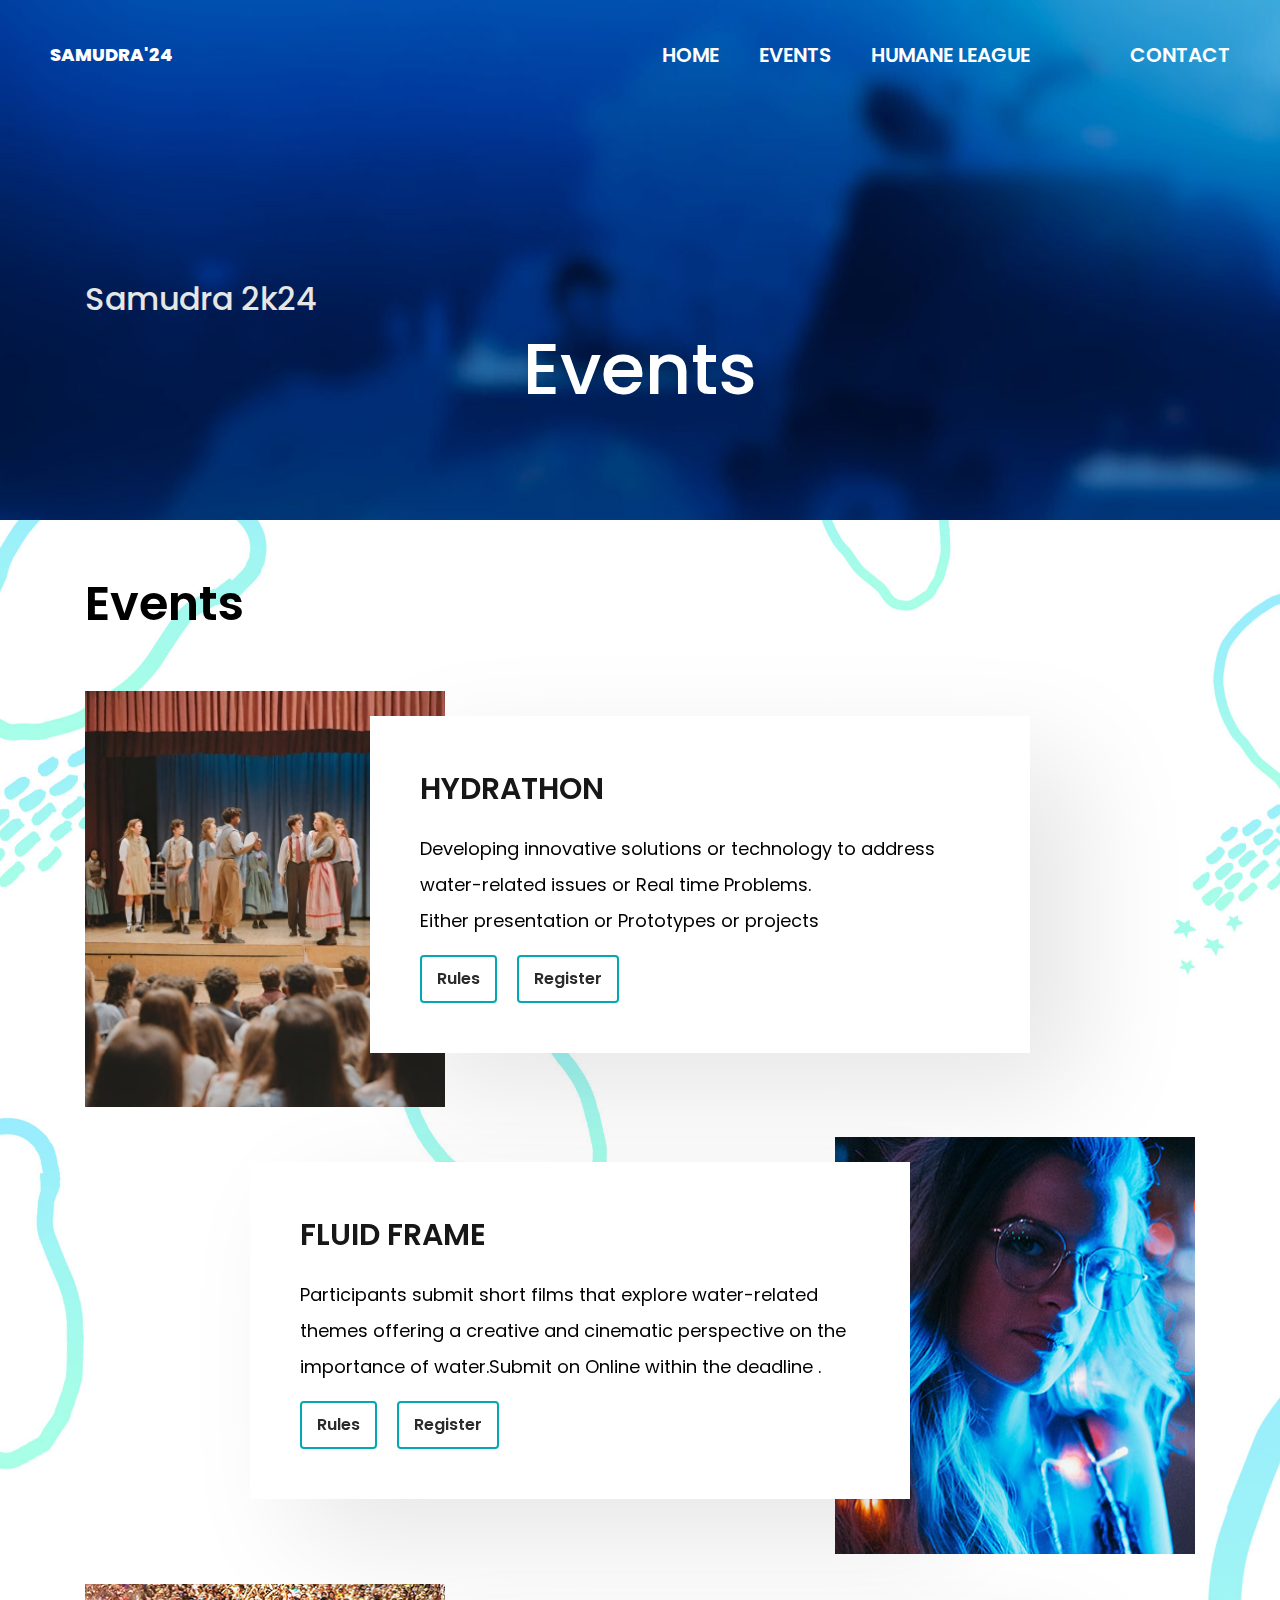
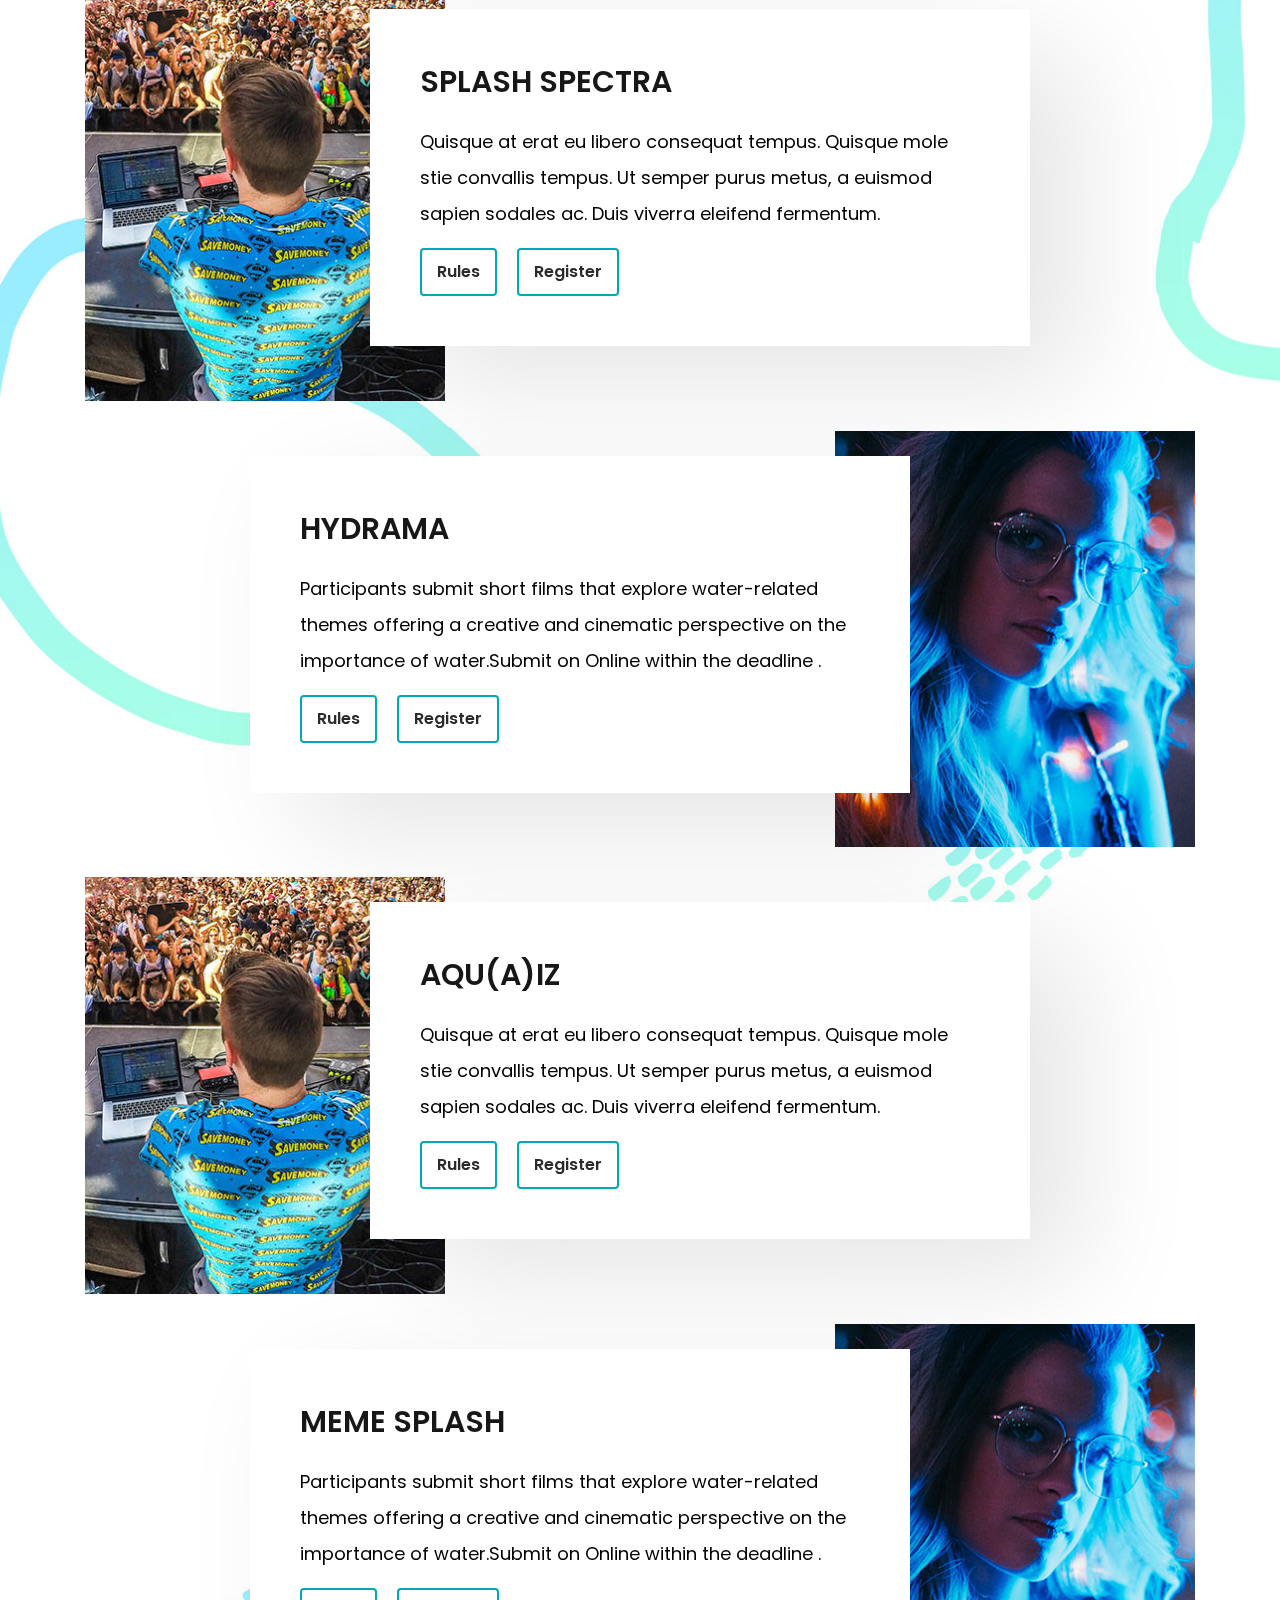
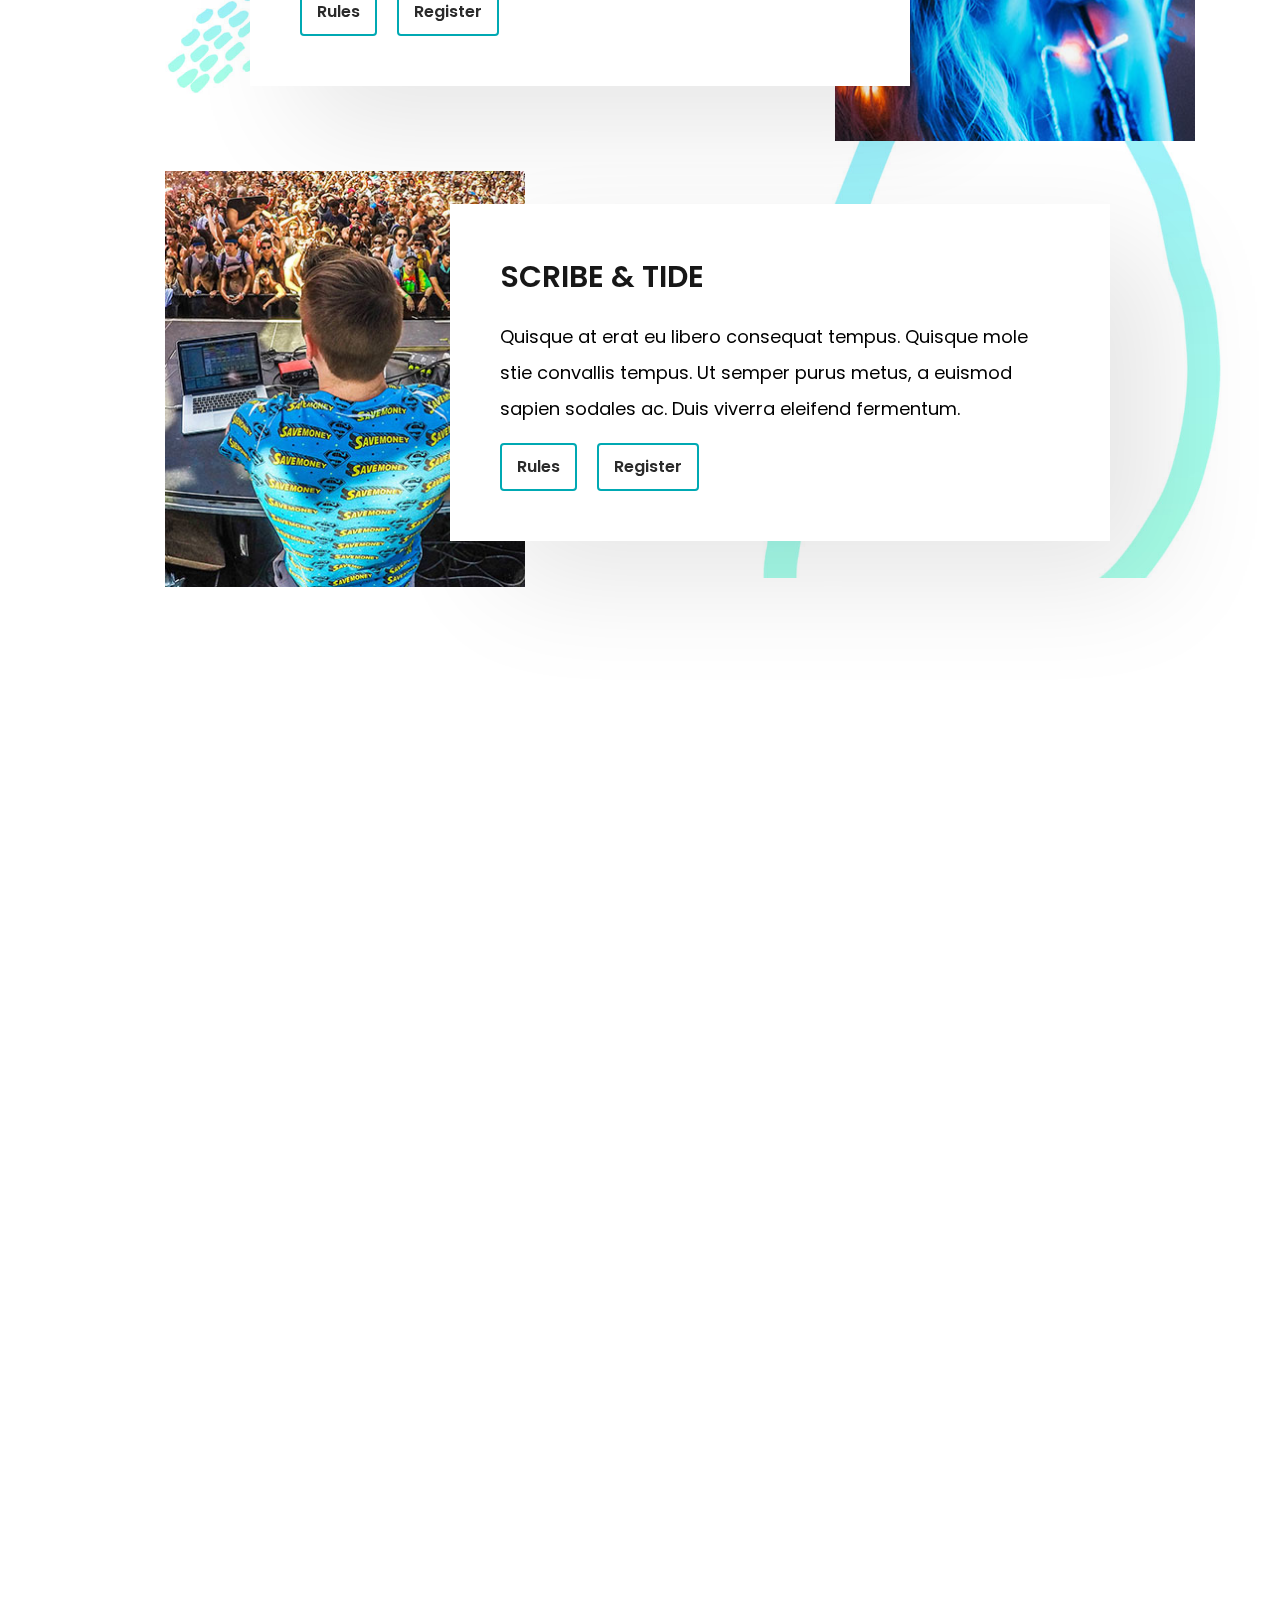
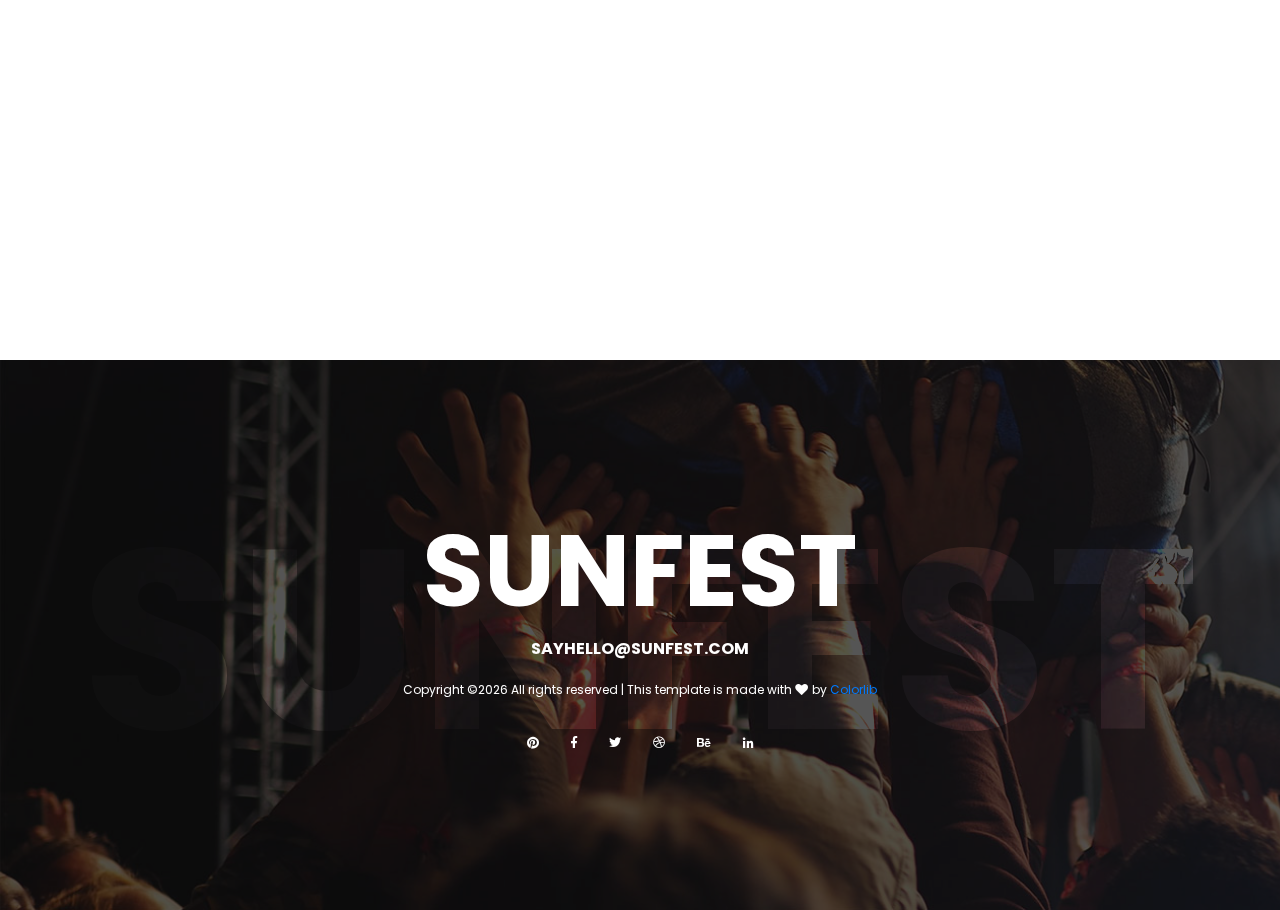
==== commit af560dfd: "F" ====
--- a/blog.html
+++ b/blog.html
@@ -42,7 +42,6 @@
 
                             <ul>
                                 <li><a href="index.html">HOME</a></li>
-                                <li><a href="about-us.html">OUTLOOK</a></li>
                                 <li><a href="blog.html">EVENTS</a></li>
                                 <li><a href="https://humaneleaguessmiet.wixsite.com/ssmiet">HUMANE LEAGUE</a></li>
                                 <li><a href="contact.html">CONTACT</a></li>
@@ -59,6 +58,9 @@
         <div class="container">
             <div class="row">
                 <div class="col-12">
+                    <div class=" entry-header  ">
+                        <h2>Samudra 2k24</h2>
+                    </div>
                     <div class="entry-header">
                         <h2 class="entry-title" style="text-align: center;">Events</h2>
                     </div><!-- entry-header -->
